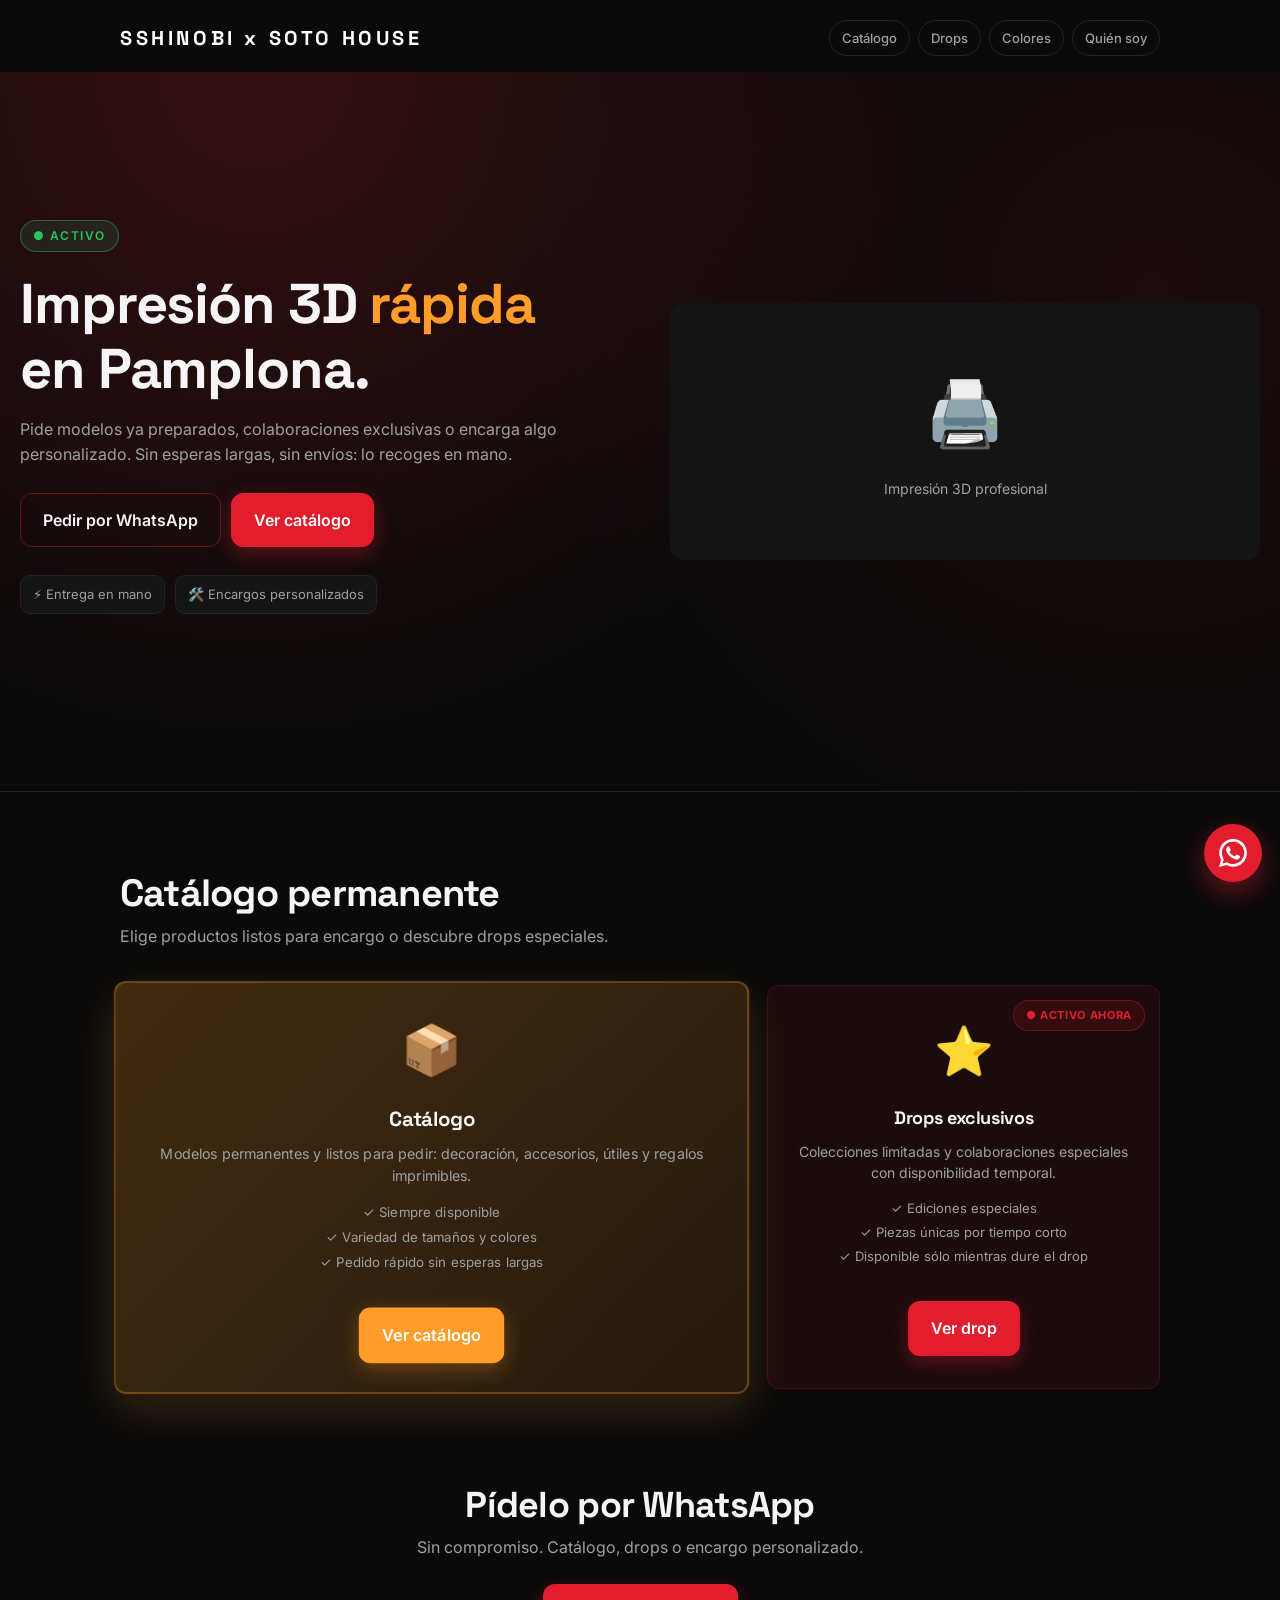
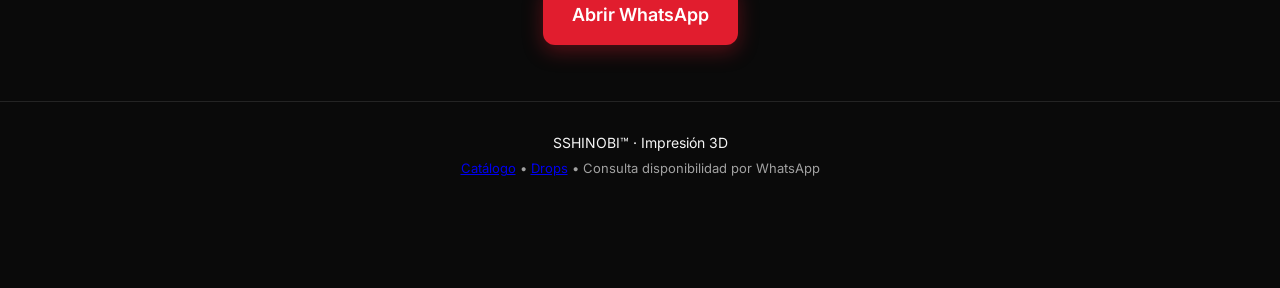
==== index.html @ a0c4afc3 "Minor changes + Imagen prueba Co-authored-by: Copilot <copilot@github.com>" ====
<!DOCTYPE html>
<html lang="es">
<head>
  <meta charset="UTF-8" />
  <meta name="viewport" content="width=device-width, initial-scale=1, viewport-fit=cover" />
  <meta name="theme-color" content="#0a0a0a" />
  <title>SSHINOBI · Impresión 3D en Pamplona</title>
  <meta name="description" content="Impresión 3D rápida y cercana dentro de la residencia. Catálogo permanente, drops exclusivos y encargos personalizados." />

  <link rel="preconnect" href="https://fonts.googleapis.com" />
  <link rel="preconnect" href="https://fonts.gstatic.com" crossorigin />
  <link href="https://fonts.googleapis.com/css2?family=Inter:wght@400;500;600;700&family=Space+Grotesk:wght@500;600;700&display=swap" rel="stylesheet" />

  <link rel="stylesheet" href="style.css" />
</head>
<body>

  <!-- ============ NAV ============ -->
  <header class="nav">
    <a href="index.html" class="brand">SSHINOBI x SOTO HOUSE</a>
    <div class="hamburger" id="hamburger">
      <span></span>
      <span></span>
      <span></span>
    </div>
    <nav class="nav-links">
      <a href="catalogo.html" class="nav-link">Catálogo</a>
      <a href="drops.html" class="nav-link">Drops</a>
      <a href="catalogo.html#colores" class="nav-link">Colores</a>
      <a href="sobremi.html" class="nav-link">Quién soy</a>
    </nav>
    <nav class="nav-links mobile" id="nav-links-mobile">
      <a href="catalogo.html" class="nav-link">Catálogo</a>
      <a href="drops.html" class="nav-link">Drops</a>
      <a href="catalogo.html#colores" class="nav-link">Colores</a>
      <a href="sobremi.html" class="nav-link">Quién soy</a>
    </nav>
  </header>

  <!-- ============ HERO ============ -->
  <section class="hero" id="top">
    <div class="hero-inner">
      <span class="badge">● Activo</span>
      <h1>Impresión 3D <span class="accent">rápida</span> en Pamplona.</h1>
      <p class="lead">
        Pide modelos ya preparados, colaboraciones exclusivas o encarga algo personalizado.
        Sin esperas largas, sin envíos: lo recoges en mano.
      </p>

      <div class="cta-row">
        <a class="btn btn-ghost" href="https://wa.me/34636653986?text=Holaa%20%F0%9F%91%8B%20Antes%20de%20nada%2C%20%C2%BFpodr%C3%ADas%20presentarte%3F%20As%C3%AD%20puedo%20guardarte%20y%20saber%20con%20qui%C3%A9n%20hablo%20por%20si%20haces%20alg%C3%BAn%20pedido.%20Gracias%20%F0%9F%98%8A" target="_blank" rel="noopener">
          Pedir por WhatsApp
        </a>
        <a class="btn btn-drop" href="catalogo.html">Ver catálogo</a>
      </div>

      <ul class="mini">
        <li>⚡ Entrega en mano</li>
        <li>🛠️ Encargos personalizados</li>
      </ul>
    </div>
    <div class="hero-visual">
      <!-- Aquí iría la imagen o elemento visual -->
      <div class="hero-placeholder">
        <div class="hero-icon">🖨️</div>
        <p>Impresión 3D profesional</p>
      </div>
    </div>
  </section>

  <!-- ============ DOS OPCIONES PRINCIPALES ============ -->
  <section class="section landing-options">
    <div class="section-head">
      <h2>Catálogo permanente</h2>
      <p>Elige productos listos para encargo o descubre drops especiales.</p>
    </div>

    <div class="options-grid">
      <!-- Catálogo principal -->
      <div class="option-card option-main">
        <div class="option-icon" aria-hidden="true">📦</div>
        <h3>Catálogo</h3>
        <p>Modelos permanentes y listos para pedir: decoración, accesorios, útiles y regalos imprimibles.</p>
        <ul class="option-features">
          <li>✓ Siempre disponible</li>
          <li>✓ Variedad de tamaños y colores</li>
          <li>✓ Pedido rápido sin esperas largas</li>
        </ul>
        <a class="btn btn-primary" href="catalogo.html">Ver catálogo</a>
      </div>

      <!-- Drop secundario -->
      <div class="option-card option-secondary">
        <div class="badge-drop" style="margin-bottom: 12px;">● Activo ahora</div>
        <div class="option-icon" aria-hidden="true">⭐</div>
        <h3>Drops exclusivos</h3>
        <p>Colecciones limitadas y colaboraciones especiales con disponibilidad temporal.</p>
        <ul class="option-features">
          <li>✓ Ediciones especiales</li>
          <li>✓ Piezas únicas por tiempo corto</li>
          <li>✓ Disponible sólo mientras dure el drop</li>
        </ul>
        <a class="btn btn-drop" href="drops.html">Ver drop</a>
      </div>
    </div>
  </section>

  <!-- ============ CTA WHATSAPP ============ -->
  <!-- ============ CONTACTO ============ -->
  <section class="section contact hide-mobile" id="contacto">
    <h2>Pídelo por WhatsApp</h2>
    <p>Sin compromiso. Catálogo, drops o encargo personalizado.</p>
    <a class="btn btn-drop big" href="https://wa.me/34636653986?text=Holaa%20" target="_blank" rel="noopener">
      Abrir WhatsApp
    </a>
  </section>

  <!-- ============ FOOTER ============ -->
  <footer class="footer">
    <div>SSHINOBI™ · Impresión 3D</div>
    <div class="muted"><a href="catalogo.html">Catálogo</a> • <a href="drops.html">Drops</a> • Consulta disponibilidad por WhatsApp</div>
  </footer>

  <!-- ============ FAB WHATSAPP ============ -->
  <a class="fab" href="https://wa.me/34636653986" target="_blank" rel="noopener" aria-label="WhatsApp">
    <svg width="28" height="28" viewBox="0 0 24 24" fill="currentColor" aria-hidden="true">
      <path d="M20.52 3.48A11.86 11.86 0 0012.05 0C5.5 0 .2 5.3.2 11.86c0 2.09.55 4.13 1.6 5.93L0 24l6.36-1.66a11.83 11.83 0 005.69 1.45h.01c6.55 0 11.86-5.3 11.86-11.86 0-3.17-1.23-6.15-3.4-8.45zM12.06 21.5h-.01a9.6 9.6 0 01-4.89-1.34l-.35-.21-3.77.99 1-3.67-.23-.38a9.62 9.62 0 1117.85-5.03c0 5.31-4.32 9.64-9.6 9.64zm5.27-7.21c-.29-.14-1.71-.84-1.97-.94-.27-.1-.46-.14-.66.14-.19.29-.76.94-.93 1.13-.17.19-.34.22-.63.07-.29-.14-1.22-.45-2.32-1.43-.86-.77-1.44-1.71-1.61-2-.17-.29-.02-.45.13-.59.13-.13.29-.34.43-.51.14-.17.19-.29.29-.48.1-.19.05-.36-.02-.51-.07-.14-.66-1.59-.9-2.18-.24-.57-.48-.49-.66-.5l-.56-.01c-.19 0-.51.07-.78.36-.27.29-1.02 1-1.02 2.45 0 1.45 1.05 2.85 1.2 3.05.14.19 2.07 3.16 5.02 4.43.7.3 1.25.48 1.68.62.7.22 1.34.19 1.84.12.56-.08 1.71-.7 1.96-1.38.24-.68.24-1.26.17-1.38-.07-.12-.26-.19-.55-.34z"/>
    </svg>
  </a>

  <script src="script.js" defer></script>
</body>
</html>
---- style.css ----
/* =========================================================
   SSHINOBI · estilos
   Rojo · Negro · Blanco · Mobile-first · Modo oscuro
   ========================================================= */

:root {
  --bg: #0a0a0a;
  --bg-elev: #141414;
  --bg-card: #161616;
  --border: #242424;
  --text: #f5f5f5;
  --muted: #a1a1a1;
  --red: #e11d2e;
  --red-hover: #ff2a3d;
  --orange: #ff9c2a;
  --orange-hover: #ffae3f;
  --white: #ffffff;
  --green: #22c55e;
  --yellow: #f5c518;
  --radius: 14px;
  --shadow: 0 8px 24px rgba(0, 0, 0, 0.45);
  --maxw: 1080px;
}

* { box-sizing: border-box; margin: 0; padding: 0; }
html { scroll-behavior: smooth; }
body {
  font-family: "Inter", system-ui, -apple-system, sans-serif;
  background: var(--bg);
  color: var(--text);
  line-height: 1.55;
  -webkit-font-smoothing: antialiased;
}
img { display: block; max-width: 100%; height: auto; }
button { font: inherit; color: inherit; background: none; border: 0; cursor: pointer; text-align: inherit; }

h1, h2, h3, h4 {
  font-family: "Space Grotesk", "Inter", sans-serif;
  letter-spacing: -0.02em;
  line-height: 1.15;
}
.accent { color: var(--orange); }

/* Responsive Typography */
h1 { font-size: 1.8rem; }
h2 { font-size: 1.4rem; }
h3 { font-size: 1.1rem; }
body { font-size: 0.95rem; }

@media (min-width: 768px) {
  h1 { font-size: 3rem; }
  h2 { font-size: 2rem; }
  h3 { font-size: 1.4rem; }
  body { font-size: 1rem; }
}

/* ---------- BOTONES BASE ---------- */
/* ⚠️ IMPORTANTE: .btn debe estar aquí, fuera de cualquier media query */
.btn {
  display: inline-flex;
  align-items: center;
  justify-content: center;
  gap: 10px;
  font-size: 16px;
  font-weight: 600;
  padding: 14px 22px;
  border-radius: 12px;
  text-decoration: none;
  transition: transform .15s ease, background .2s ease, box-shadow .2s ease, border-color .2s;
  min-height: 50px;
  cursor: pointer;
  border: 1px solid transparent;
}
.btn-primary {
  background: var(--orange);
  color: var(--white);
  box-shadow: 0 6px 20px rgba(255, 156, 42, 0.30);
}
.btn-primary:hover { background: var(--orange-hover); transform: translateY(-1px); }
.btn-drop {
  background: var(--red);
  color: var(--white);
  box-shadow: 0 6px 20px rgba(225, 29, 46, 0.35);
}
.btn-drop:hover { background: var(--red-hover); transform: translateY(-1px); }
.btn-ghost {
  background: transparent;
  color: var(--text);
  border-color: var(--border);
}
.btn-ghost:hover { border-color: var(--red); color: var(--red); }
.btn.big { font-size: 18px; padding: 16px 28px; }

/* ---------- NAV ---------- */
.nav {
  position: relative;
  z-index: 200;
  display: flex;
  flex-direction: column;
  justify-content: flex-start;
  align-items: flex-start;
  padding: 16px 20px 8px;
  max-width: var(--maxw);
  margin: 0 auto;
  gap: 10px;
}
.nav-links {
  display: flex;
  flex-wrap: wrap;
  gap: 8px;
}

/* Hamburger menu for mobile */
.hamburger {
  display: none;
  flex-direction: column;
  justify-content: space-between;
  width: 24px;
  height: 18px;
  cursor: pointer;
  padding: 4px;
  position: relative;
  z-index: 201;
}
.hamburger span {
  display: block;
  height: 2px;
  width: 100%;
  background: var(--text);
  border-radius: 1px;
  transition: all 0.3s ease;
}
.hamburger.open span:nth-child(1) {
  transform: rotate(45deg) translate(5px, 5px);
}
.hamburger.open span:nth-child(2) {
  opacity: 0;
}
.hamburger.open span:nth-child(3) {
  transform: rotate(-45deg) translate(7px, -6px);
}

.nav-links.mobile {
  display: none;
  flex-direction: column;
  position: fixed;
  top: 0;
  left: 0;
  right: 0;
  bottom: 0;
  background: var(--bg);
  padding: 80px 24px 32px;
  gap: 12px;
  z-index: 100;
  overflow-y: auto;
  animation: slideDown 0.25s ease;
}
.nav-links.mobile.open {
  display: flex;
}
.nav-links.mobile .nav-link {
  width: 100%;
  text-align: center;
  min-height: 48px;
  display: flex;
  align-items: center;
  justify-content: center;
}

@media (max-width: 767px) {
  .hamburger {
    display: flex;
  }
  .nav-links:not(.mobile) {
    display: none;
  }
}

@media (min-width: 769px) {
  .nav {
    flex-direction: row;
    justify-content: space-between;
    align-items: center;
    padding-top: 20px;
    padding-bottom: 16px;
  }
  .nav-links {
    justify-content: flex-end;
  }
}

.brand {
  font-family: "Space Grotesk", sans-serif;
  font-weight: 700;
  font-size: 20px;
  letter-spacing: 0.18em;
  color: var(--white);
  text-decoration: none;
}
.nav-link {
  color: var(--muted);
  text-decoration: none;
  font-size: 13px;
  font-weight: 500;
  padding: 7px 12px;
  border: 1px solid var(--border);
  border-radius: 999px;
  transition: all .2s;
}
.nav-link:hover { color: var(--text); border-color: var(--red); }
.nav-link.active {
  color: var(--text);
  border-color: var(--red);
  background: rgba(225, 29, 46, 0.08);
}

/* ---------- HERO ---------- */
.hero {
  position: relative;
  background:
    radial-gradient(circle at 20% 0%, rgba(225, 29, 46, 0.20), transparent 55%),
    radial-gradient(circle at 90% 30%, rgba(225, 29, 46, 0.08), transparent 50%),
    var(--bg);
  border-bottom: 1px solid var(--border);
}
.hero-inner {
  max-width: var(--maxw);
  margin: 0 auto;
  padding: 32px 20px 64px;
  animation: fadeUp .8s ease both;
}
.hero-visual {
  display: none;
}
.hero-placeholder {
  display: flex;
  flex-direction: column;
  align-items: center;
  gap: 16px;
  padding: 40px 20px;
  background: var(--bg-elev);
  border-radius: var(--radius);
  margin: 0 20px 32px;
}
.hero-icon {
  font-size: 64px;
}
.hero-placeholder p {
  color: var(--muted);
  font-size: 14px;
}

.badge {
  display: inline-block;
  font-size: 12px;
  font-weight: 600;
  letter-spacing: 0.12em;
  text-transform: uppercase;
  color: var(--green);
  background: rgba(46, 225, 139, 0.10);
  border: 1px solid rgba(46, 225, 139, 0.35);
  padding: 6px 12px;
  border-radius: 999px;
  margin-bottom: 20px;
}
.hero h1 {
  font-size: 1.8rem;
  font-weight: 700;
  margin-bottom: 16px;
}
.lead {
  color: var(--muted);
  font-size: 0.95rem;
  margin-bottom: 26px;
  max-width: 580px;
}
.cta-row {
  display: flex;
  flex-direction: column;
  gap: 12px;
  align-items: stretch;
}
.cta-row .btn:first-child {
  order: 1;
  border: 1px solid rgba(220, 38, 38, 0.4);
}
.cta-row .btn:last-child {
  order: 2;
  background: var(--bg-elev);
  color: var(--text);
  border-color: var(--border);
  font-size: 14px;
  padding: 12px 20px;
  min-height: 44px;
  transition: background .2s ease, border-color .2s ease;
}
.cta-row .btn:last-child:hover {
  background: var(--red);
  color: var(--white);
  border-color: var(--red);
}
.mini {
  list-style: none;
  display: flex;
  flex-direction: column;
  gap: 8px;
  margin-top: 28px;
}
.mini li {
  font-size: 13px;
  color: var(--muted);
  background: var(--bg-elev);
  border: 1px solid var(--border);
  padding: 8px 12px;
  border-radius: 10px;
}

/* Móvil: botones hero ancho completo */
@media (max-width: 767px) {
  .cta-row .btn {
    width: 100%;
    justify-content: center;
  }
}

/* PC Hero */
@media (min-width: 768px) {
  .hero {
    display: flex;
    align-items: center;
    min-height: 80vh;
  }
  .hero-inner {
    flex: 1;
    padding: 64px 40px 64px 20px;
  }
  .hero-visual {
    display: block;
    flex: 1;
    padding: 64px 20px 64px 40px;
  }
  .hero-placeholder {
    margin: 0;
    padding: 60px 40px;
  }
  .hero h1 {
    font-size: 3.5rem;
  }
  .lead {
    font-size: 1rem;
  }
  .cta-row {
    flex-direction: row;
    gap: 10px;
    align-items: flex-start;
  }
  .cta-row .btn:first-child {
    order: 1;
  }
  .cta-row .btn:last-child {
    order: 2;
    background: var(--red);
    color: var(--white);
    border-color: var(--red);
    font-size: 16px;
    padding: 14px 22px;
    min-height: 50px;
  }
  .cta-row .btn:last-child:hover {
    background: var(--red-hover);
  }
  .mini {
    flex-direction: row;
    gap: 10px;
  }
}

/* ---------- SECTIONS ---------- */
.section {
  max-width: var(--maxw);
  margin: 0 auto;
  padding: 56px 16px;
}
.section-head { margin-bottom: 24px; }
.section-head h2 { font-size: clamp(26px, 6vw, 38px); }
.section-head p { color: var(--muted); margin-top: 6px; }

@media (min-width: 768px) {
  .section {
    padding: 56px 20px;
  }
}

.cat {
  max-width: var(--maxw);
  margin: 36px auto 16px;
  padding: 0 20px 0 2.5rem;
  font-size: 13px;
  font-weight: 600;
  letter-spacing: 0.18em;
  text-transform: uppercase;
  color: var(--muted);
  position: relative;
}
.cat::before {
  content: "";
  position: absolute;
  left: 16px; top: 2px; bottom: 2px;
  width: 2px;
  background: var(--red);
  border-radius: 2px;
}

@media (min-width: 768px) {
  .cat {
    padding: 0 20px 0 24px;
  }
  .cat::before {
    left: 20px;
  }
}

/* ---------- COLORES DISPONIBLES ---------- */
.colors {
  display: grid;
  grid-template-columns: repeat(2, 1fr);
  gap: 12px;
}
.color {
  display: flex;
  align-items: center;
  gap: 12px;
  background: var(--bg-card);
  border: 1px solid var(--border);
  border-radius: 12px;
  padding: 12px;
  transition: border-color .2s, transform .2s;
}
.color:hover { border-color: rgba(225, 29, 46, 0.5); transform: translateY(-2px); }
.swatch {
  width: 38px;
  height: 38px;
  border-radius: 50%;
  background: var(--c, #fff);
  border: 2px solid rgba(255,255,255,0.08);
  flex-shrink: 0;
  box-shadow: inset 0 0 0 2px rgba(0,0,0,0.25);
}
.color-info { display: flex; flex-direction: column; gap: 4px; }
.color-info strong { font-size: 14px; }
.status {
  font-size: 11px;
  font-weight: 600;
  padding: 2px 8px;
  border-radius: 999px;
  width: fit-content;
  letter-spacing: 0.04em;
}
.status-ok  { background: rgba(34,197,94,0.12);  color: var(--green); border: 1px solid rgba(34,197,94,0.35); }
.status-low { background: rgba(245,197,24,0.12); color: var(--yellow); border: 1px solid rgba(245,197,24,0.35); }
.status-out { background: rgba(225,29,46,0.12);  color: var(--red); border: 1px solid rgba(225,29,46,0.35); text-decoration: line-through; }

/* ---------- FRANJA MULTICOLOR ---------- */
.multicolor {
  background: linear-gradient(135deg, rgba(225,29,46,0.14), transparent 70%), var(--bg-elev);
  border-top: 1px solid var(--border);
  border-bottom: 1px solid var(--border);
}
.multicolor-inner {
  max-width: var(--maxw);
  margin: 0 auto;
  padding: 22px 20px;
  display: flex;
  align-items: center;
  gap: 16px;
}
.multicolor-icon {
  font-size: 32px;
  width: 52px; height: 52px;
  display: flex; align-items: center; justify-content: center;
  background: rgba(225,29,46,0.12);
  border: 1px solid rgba(225,29,46,0.35);
  border-radius: 12px;
  flex-shrink: 0;
}
.multicolor h3 { font-size: 17px; margin-bottom: 4px; }
.multicolor p { color: var(--muted); font-size: 14px; }

/* ---------- CARDS ---------- */
.grid {
  display: grid;
  grid-template-columns: 1fr;
  gap: 16px;
  max-width: var(--maxw);
  margin: 0 auto;
  padding: 0 16px;
}
.card {
  background: var(--bg-card);
  border: 1px solid var(--border);
  border-radius: var(--radius);
  overflow: hidden;
  transition: transform .2s ease, border-color .2s ease, box-shadow .2s ease;
}
.card:hover {
  transform: translateY(-2px);
  border-color: rgba(225, 29, 46, 0.5);
  box-shadow: var(--shadow);
}
.card-toggle {
  display: block;
  width: 100%;
  padding: 0;
}
.card-img {
  width: 100%;
  aspect-ratio: 1 / 1;
  overflow: hidden;
  background: #000;
}
.card-img img {
  width: 100%;
  height: 100%;
  object-fit: cover;
  transition: transform .5s ease;
}
.card:hover .card-img img { transform: scale(1.06); }

.card-body {
  padding: 16px;
}
.card h4 {
  font-size: 18px;
  margin-bottom: 6px;
}
.card p {
  color: var(--muted);
  font-size: 14px;
  margin-bottom: 12px;
}
.meta {
  display: flex;
  flex-direction: column;
  gap: 12px;
  font-size: 13px;
  color: var(--muted);
  border-top: 1px solid var(--border);
  padding-top: 12px;
}
.meta .btn {
  width: 100%;
  text-align: center;
}

/* PC Meta */
@media (min-width: 768px) {
  .meta {
    flex-direction: row;
    justify-content: space-between;
    align-items: center;
    gap: 0;
  }
  .meta .btn {
    width: auto;
  }
}
.price {
  color: var(--white);
  font-weight: 700;
  font-size: 15px;
}
.more-hint {
  display: block;
  margin-top: 10px;
  font-size: 12px;
  color: var(--red);
  font-weight: 600;
  letter-spacing: 0.04em;
  transition: transform .2s;
}

/* PC Grid */
@media (min-width: 768px) {
  .grid {
    grid-template-columns: repeat(auto-fill, minmax(300px, 1fr));
    gap: 20px;
    padding: 0 20px;
  }
  .card-body {
    padding: 16px 18px 18px;
  }
}

/* Desplegable */
.card-extra {
  border-top: 1px solid var(--border);
  padding: 14px 18px 18px;
  background: rgba(255,255,255,0.02);
  animation: slideDown .25s ease both;
}
.card-extra ul { list-style: none; display: grid; gap: 8px; }
.card-extra li {
  font-size: 14px;
  color: var(--muted);
  padding-left: 14px;
  position: relative;
}
.card-extra li::before {
  content: "›";
  color: var(--red);
  position: absolute;
  left: 0; top: 0;
  font-weight: 700;
}
.card-extra strong { color: var(--text); font-weight: 600; }

/* ---------- PACKS ---------- */
.card-pack {
  position: relative;
}
.badge-pack {
  position: absolute;
  top: 12px;
  left: 12px;
  background: var(--yellow);
  color: #000;
  padding: 4px 8px;
  border-radius: 12px;
  font-size: 12px;
  font-weight: 600;
  z-index: 1;
}
.price-discount {
  color: var(--green);
  font-weight: 700;
  font-size: 16px;
}
.price-discount s {
  color: var(--muted);
  font-weight: 400;
  margin-right: 4px;
}

/* ---------- CUSTOM ---------- */
.custom {
  background: linear-gradient(135deg, rgba(225, 29, 46, 0.12), transparent 70%), var(--bg-elev);
  border-top: 1px solid var(--border);
  border-bottom: 1px solid var(--border);
  margin-top: 20px;
  max-width: none;
}
.custom-inner { max-width: 720px; margin: 0 auto; }
.custom h2 { font-size: clamp(26px, 6vw, 36px); margin: 12px 0; }
.custom p { color: var(--muted); margin-bottom: 22px; font-size: 16px; }

/* ---------- ABOUT ---------- */
.about-grid {
  display: grid;
  grid-template-columns: 1fr;
  gap: 20px;
}
.about-media {
  border-radius: var(--radius);
  overflow: hidden;
  border: 1px solid var(--border);
  background: #000;
  display: flex;
  align-items: center;
  justify-content: center;
}
.about-media video {
  display: block;
  width: auto;
  height: 520px;
  max-width: 100%;
  object-fit: cover;
}
.about-text p { color: var(--muted); margin-bottom: 12px; font-size: 15px; text-align: justify; }
.link-inline {
  display: inline-block;
  margin-top: 6px;
  color: var(--red);
  text-decoration: none;
  font-weight: 600;
  border-bottom: 1px solid transparent;
  transition: border-color .2s;
}
.link-inline:hover { border-color: var(--red); }

/* ---------- DROPS ---------- */
.drops {
  background: linear-gradient(135deg, rgba(225,29,46,0.08), transparent 60%), var(--bg-elev);
  border-top: 1px solid var(--border);
  border-bottom: 1px solid var(--border);
  padding: 56px 20px;
}
.drops .section-head { margin-bottom: 40px; }

.drops-main-row {
  display: grid;
  grid-template-columns: 1fr;
  gap: 20px;
  margin-bottom: 32px;
}
@media (min-width: 768px) {
  .drops-main-row { grid-template-columns: repeat(3, 1fr); }
}

.drops-card {
  background: var(--bg-card);
  border: 1px solid var(--border);
  border-radius: var(--radius);
  padding: 24px;
  text-align: center;
  position: relative;
  transition: transform .2s ease, border-color .2s ease, box-shadow .2s ease, opacity .2s ease;
}
.drops-side { opacity: 0.65; transform: scale(0.95); }
.drops-side:hover { opacity: 0.8; transform: scale(0.98); border-color: var(--border); }
.drops-featured {
  background: linear-gradient(135deg, rgba(225,29,46,0.16), rgba(225,29,46,0.04)), var(--bg-card);
  border: 2px solid rgba(225, 29, 46, 0.6);
  box-shadow: 0 0 24px rgba(225, 29, 46, 0.15);
  padding: 32px 24px;
}
.drops-featured:hover {
  transform: translateY(-4px);
  border-color: rgba(225, 29, 46, 0.8);
  box-shadow: 0 8px 32px rgba(225, 29, 46, 0.25);
}
.drops-featured .btn { margin-top: 12px; }
.drops-icon { font-size: 48px; margin-bottom: 14px; display: block; }
.drops-featured .drops-icon { font-size: 56px; margin-bottom: 16px; }
.drops-card h3 { font-size: 18px; margin-bottom: 8px; color: var(--white); font-weight: 600; }
.drops-featured h3 { font-size: 22px; margin-bottom: 12px; }
.drops-card p { color: var(--muted); font-size: 14px; margin-bottom: 16px; line-height: 1.5; }
.drops-featured p { font-size: 15px; margin-bottom: 20px; }

/* Badges */
.badge-drop {
  display: inline-block;
  font-size: 11px;
  font-weight: 700;
  letter-spacing: 0.06em;
  text-transform: uppercase;
  padding: 6px 12px;
  border-radius: 999px;
  background: rgba(225,29,46,0.12);
  color: var(--red);
  border: 1px solid rgba(225, 29, 46, 0.35);
}
.badge-active {
  position: absolute;
  top: 14px;
  right: 14px;
  background: rgba(225, 29, 46, 0.2);
  border-color: rgba(225, 29, 46, 0.6);
  color: var(--red);
  animation: pulse-badge 2s ease-in-out infinite;
}
@keyframes pulse-badge {
  0%, 100% { opacity: 1; }
  50% { opacity: 0.7; }
}
.badge-drop-secondary {
  display: inline-block;
  font-size: 11px;
  font-weight: 600;
  letter-spacing: 0.04em;
  padding: 4px 10px;
  border-radius: 8px;
  background: rgba(161,161,161,0.1);
  color: var(--muted);
  border: 1px solid rgba(161, 161, 161, 0.2);
}

.drops-types {
  display: grid;
  grid-template-columns: 1fr;
  gap: 20px;
  max-width: var(--maxw);
  margin: 0 auto 32px;
  padding: 0 20px;
}
@media (min-width: 640px) {
  .drops-types { grid-template-columns: repeat(2, 1fr); }
}
.drops-type:hover { transform: translateY(-3px); border-color: rgba(225, 29, 46, 0.4); }
.drops-type .btn { margin-top: 8px; }

.drops-footer {
  max-width: var(--maxw);
  margin: 0 auto;
  padding: 0 20px;
  text-align: center;
  font-size: 14px;
  color: var(--muted);
}
.drops-footer .link-inline { display: inline-block; font-weight: 600; color: var(--red); }

@media (max-width: 767px) {
  .drops { padding: 40px 20px; }
  .drops .section-head { margin-bottom: 28px; }
  .drops-card { padding: 20px; }
  .drops-featured { padding: 24px 20px; }
  .drops-main-row { gap: 16px; margin-bottom: 24px; }
}

/* ---------- LANDING OPTIONS ---------- */
.landing-options {
  max-width: var(--maxw);
  margin: 80px auto 40px;
  padding: 0 20px;
}
.landing-options .section-head { text-align: left; margin-bottom: 36px; }
.landing-options h2 { font-size: clamp(28px, 6vw, 38px); margin-bottom: 8px; }
.landing-options .subtitle { color: var(--muted); font-size: 16px; }

.options-grid {
  display: grid;
  grid-template-columns: 1fr;
  gap: 24px;
  margin-bottom: 40px;
}
@media (min-width: 900px) {
  .options-grid { grid-template-columns: 1.35fr .85fr; }
}

.option-card {
  background: rgba(20, 20, 20, 0.6);
  border: 1px solid var(--border);
  border-radius: 12px;
  padding: 28px 20px;
  text-align: center;
  transition: all 0.3s ease;
  position: relative;
}
.option-card:hover {
  border-color: rgba(225, 29, 46, 0.2);
  transform: translateY(-3px);
  box-shadow: 0 8px 18px rgba(0, 0, 0, 0.18);
}
.option-card h3 { font-size: 18px; margin: 12px 0 12px; font-weight: 700; }
.option-card p { color: var(--muted); font-size: 14px; margin-bottom: 16px; line-height: 1.5; }
.option-card .btn { margin-top: 16px; }
.option-icon { font-size: 48px; display: inline-block; margin-bottom: 8px; }
.option-features { list-style: none; padding: 0; margin: 16px 0 20px; font-size: 13px; color: var(--muted); }
.option-features li { margin: 6px 0; line-height: 1.4; }

.option-main {
  background: linear-gradient(135deg, rgba(255, 156, 42, 0.18), rgba(255, 156, 42, 0.06)), rgba(255, 156, 42, 0.06);
  border: 2px solid rgba(255, 156, 42, 0.28);
  box-shadow: 0 16px 44px rgba(255, 156, 42, 0.18);
  transform: scale(1.02);
}
.option-main:hover {
  border-color: rgba(255, 156, 42, 0.42);
  box-shadow: 0 18px 48px rgba(255, 156, 42, 0.22);
  transform: scale(1.02) translateY(-3px);
}
.option-main .option-icon { color: var(--orange); }
.option-main h3 { font-size: 20px; }
.option-secondary {
  background: rgba(225, 29, 46, 0.08);
  border: 1px solid rgba(225, 29, 46, 0.18);
}
.option-secondary:hover { border-color: rgba(225, 29, 46, 0.28); }
.option-secondary .option-icon { color: var(--red); }
.option-secondary .badge-drop { position: absolute; top: 14px; right: 14px; }

@media (max-width: 639px) {
  .landing-options { margin: 60px auto; }
  .option-card { padding: 24px 16px; }
}

/* Colors Preview Section */
.colors-preview { max-width: var(--maxw); margin: 60px auto; padding: 0 20px; }

/* ---------- DROPS PASADOS ---------- */
.past-drops { padding: 40px 20px; border-bottom: 1px solid var(--border); }
.past-drops .section-head { margin-bottom: 24px; }
.past-drops h2 { font-size: 20px; margin-bottom: 4px; }
.past-drops p { font-size: 14px; color: var(--muted); }
.past-drops-row {
  display: flex;
  gap: 12px;
  overflow-x: auto;
  padding-bottom: 8px;
  scrollbar-width: none;
  -ms-overflow-style: none;
}
.past-drops-row::-webkit-scrollbar { display: none; }
.past-drop-card {
  flex-shrink: 0;
  background: var(--bg-card);
  border: 1px solid var(--border);
  border-radius: 12px;
  padding: 16px 20px;
  min-width: 160px;
  text-align: center;
  transition: border-color .2s;
}
.past-drop-card:hover { border-color: rgba(225, 29, 46, 0.3); }
.past-drop-card .badge-drop-secondary { display: block; margin-bottom: 8px; font-size: 10px; }
.past-drop-card h4 { font-size: 14px; margin-bottom: 4px; font-weight: 600; }
.past-drop-card p { font-size: 12px; color: var(--muted); }

/* ---------- DROP ACTUAL ---------- */
.current-drop { padding: 56px 20px; }
.current-drop .section-head { text-align: center; margin-bottom: 48px; }
.current-drop h2 { font-size: 32px; margin-bottom: 12px; }
.current-drop p { color: var(--muted); font-size: 16px; max-width: 600px; margin: 0 auto; }

/* ---------- PRÓXIMO DROP ---------- */
.upcoming-drop {
  background: linear-gradient(135deg, rgba(225, 29, 46, 0.08), transparent 70%), var(--bg-elev);
  border-top: 1px solid var(--border);
  border-bottom: 1px solid var(--border);
  padding: 56px 20px;
}
.upcoming-drop .section-head { text-align: center; margin-bottom: 32px; }
.upcoming-drop h2 { font-size: 28px; margin-bottom: 12px; }
.upcoming-drop p { color: var(--muted); font-size: 16px; max-width: 500px; margin: 0 auto; }
.upcoming-drop .badge-drop-secondary { display: block; margin-bottom: 12px; text-align: center; }
.upcoming-drop-content { text-align: center; max-width: 400px; margin: 0 auto; }
.upcoming-drop-content p { margin-bottom: 24px; color: var(--muted); }

.color-circle {
  width: 48px;
  height: 48px;
  border-radius: 50%;
  border: 2px solid var(--border);
  cursor: pointer;
  transition: all 0.2s ease;
  display: flex;
  align-items: center;
  justify-content: center;
  font-size: 24px;
}
.color-circle:hover { border-color: var(--red); transform: scale(1.15); box-shadow: 0 0 16px rgba(225, 29, 46, 0.3); }
.color-circle a { display: flex; align-items: center; justify-content: center; width: 100%; height: 100%; text-decoration: none; color: inherit; }

/* ---------- CONTACT ---------- */
.contact { text-align: center; }
.contact h2 { font-size: clamp(26px, 6vw, 36px); margin-bottom: 8px; }
.contact p { color: var(--muted); margin-bottom: 24px; }

/* ---------- FOOTER ---------- */
.footer {
  text-align: center;
  padding: 30px 20px 110px;
  border-top: 1px solid var(--border);
  font-size: 14px;
}
.footer .muted { color: var(--muted); margin-top: 4px; font-size: 13px; }

/* ---------- FAB WhatsApp ---------- */
.fab {
  position: fixed;
  right: 18px;
  bottom: 18px;
  width: 58px;
  height: 58px;
  border-radius: 50%;
  background: var(--red);
  color: var(--white);
  display: flex;
  align-items: center;
  justify-content: center;
  text-decoration: none;
  box-shadow: 0 10px 28px rgba(225, 29, 46, 0.45);
  z-index: 50;
  transition: transform .2s, background .2s;
  animation: pop .5s ease both .4s;
}
.fab:hover { background: var(--red-hover); transform: scale(1.06); }

/* ---------- ANIMACIONES ---------- */
@keyframes fadeUp {
  from { opacity: 0; transform: translateY(14px); }
  to   { opacity: 1; transform: translateY(0); }
}
@keyframes pop {
  from { opacity: 0; transform: scale(.6); }
  to   { opacity: 1; transform: scale(1); }
}
@keyframes slideDown {
  from { opacity: 0; transform: translateY(-6px); }
  to   { opacity: 1; transform: translateY(0); }
}

/* ---------- DESKTOP ---------- */
@media (min-width: 600px) {
  .colors { grid-template-columns: repeat(3, 1fr); }
  .grid { grid-template-columns: repeat(2, 1fr); gap: 20px; }
}
@media (min-width: 900px) {
  .colors { grid-template-columns: repeat(6, 1fr); }
  .grid { grid-template-columns: repeat(3, 1fr); }
  .hero-inner { padding: 60px 20px 90px; }
  .about-grid { grid-template-columns: 1fr 1fr; align-items: center; gap: 40px; }
}

@media (prefers-reduced-motion: reduce) {
  *, *::before, *::after { animation: none !important; transition: none !important; }
  html { scroll-behavior: auto; }
}

/* ---------- FILAMENTOS ---------- */
.filament-guide { padding-top: 28px; }
.filament-head { display: flex; flex-direction: column; gap: 14px; }
.filament-toggle {
  width: fit-content;
  padding: 10px 14px;
  border: 1px solid var(--border);
  border-radius: 12px;
  background: var(--bg-card);
  color: var(--text);
  font-weight: 600;
  transition: border-color .2s ease, transform .2s ease, color .2s ease;
}
.filament-toggle:hover { border-color: rgba(225, 29, 46, 0.5); color: var(--red); transform: translateY(-1px); }
.filament-grid { display: grid; grid-template-columns: 1fr; gap: 16px; margin-top: 18px; }
.filament-grid[hidden] { display: none !important; }
.filament-card {
  background: var(--bg-card);
  border: 1px solid var(--border);
  border-radius: var(--radius);
  padding: 18px;
  transition: transform .2s ease, border-color .2s ease, box-shadow .2s ease;
}
.filament-card:hover { transform: translateY(-2px); border-color: rgba(225, 29, 46, 0.5); box-shadow: var(--shadow); }
.filament-card h3 { margin-bottom: 10px; font-size: 20px; }
.filament-card p { color: var(--muted); margin-bottom: 12px; font-size: 14px; }
.filament-card ul { list-style: none; display: grid; gap: 8px; }
.filament-card li { color: var(--muted); font-size: 14px; padding-left: 14px; position: relative; }
.filament-card li::before { content: "•"; color: var(--red); position: absolute; left: 0; top: 0; }

/* ------------------ Touch interaction improvements ------------------ */
/* Ensure scrollable containers allow vertical panning and images don't block it */
html, body, .nav-links.mobile, .past-drops-row, .grid, .card, .card-img, .slider {
  -ms-touch-action: pan-y;
  touch-action: pan-y;
}

/* Allow images to participate in vertical scrolling; disable unwanted image drag/callout */
img {
  -ms-touch-action: pan-y;
  touch-action: pan-y;
  -webkit-touch-callout: none;
  -webkit-user-drag: none;
}

/* Decorative images that should not capture pointer events can use .no-pointer */
img.no-pointer { pointer-events: none; }

/* Preserve interactivity for linked or explicitly interactive images */
a img,
img.interactive { pointer-events: auto; }

/* Slider images have their own pointer rules already; keep them intact */
/* -------------------------------------------------------------------- */

@media (min-width: 700px) {
  .filament-grid { grid-template-columns: repeat(2, 1fr); }
  .filament-head { flex-direction: row; justify-content: space-between; align-items: end; }
}

/* ---------- SLIDER EN CARD ---------- */
.slider { position: relative; }
.slider-image {
  position: absolute;
  inset: 0;
  width: 100%;
  height: 100%;
  object-fit: cover;
  opacity: 0;
  pointer-events: none;
  transition: opacity 0.25s ease;
}
.slider-image.active { opacity: 1; pointer-events: auto; }
.slider-arrow {
  position: absolute;
  top: 50%;
  transform: translateY(-50%);
  z-index: 3;
  width: 38px;
  height: 38px;
  border-radius: 999px;
  background: rgba(0, 0, 0, 0.55);
  color: #fff;
  display: flex;
  align-items: center;
  justify-content: center;
  font-size: 24px;
  line-height: 1;
  border: 1px solid rgba(255,255,255,0.14);
  cursor: pointer;
  transition: background .2s ease, transform .2s ease;
}
.slider-arrow:hover { background: rgba(225, 29, 46, 0.85); }
.slider-arrow.left { left: 10px; }
.slider-arrow.right { right: 10px; }

/* ---------- UTILITY CLASSES ---------- */
.hide-mobile { display: none; }
@media (min-width: 768px) {
  .hide-mobile { display: block; }
}
.hero-page {
  min-height: auto !important;
}
@media (min-width: 768px) {
  .hero-page {
    min-height: auto !important;
    padding: 48px 0 !important;
  }
}
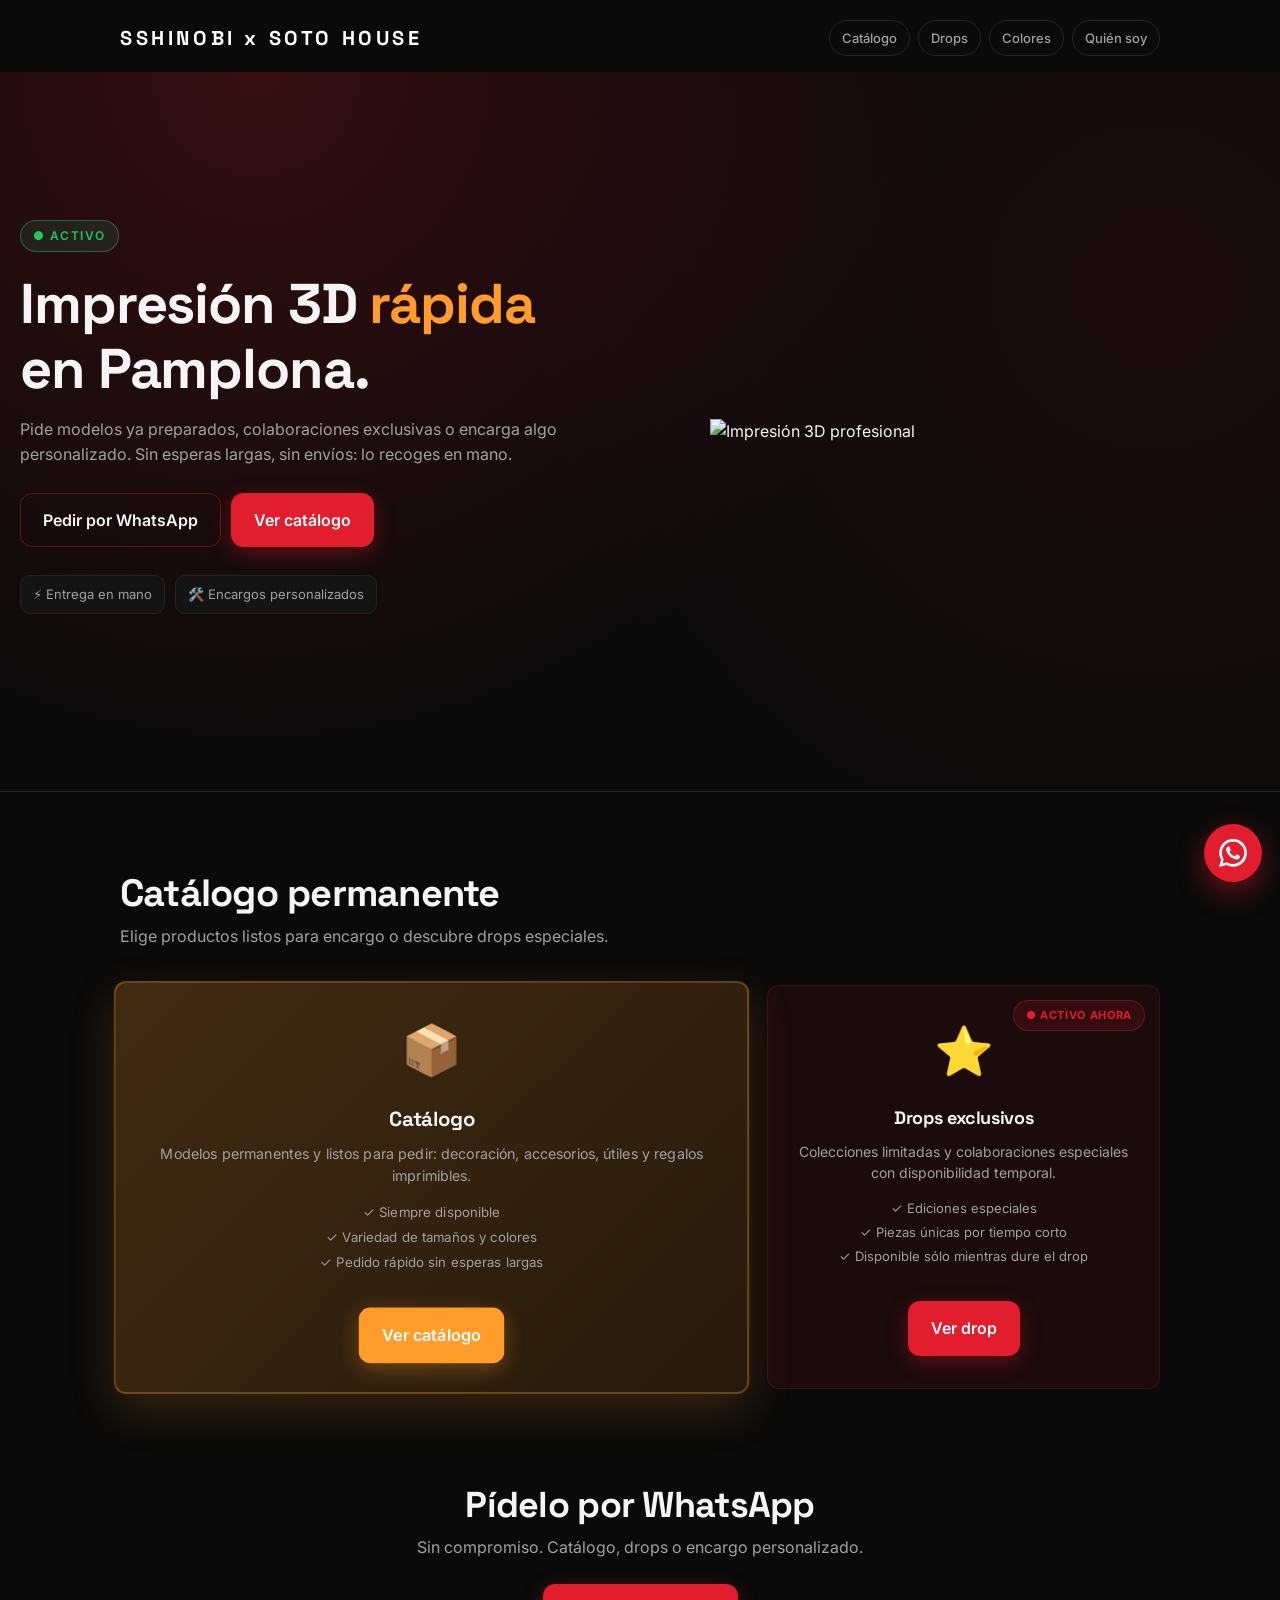
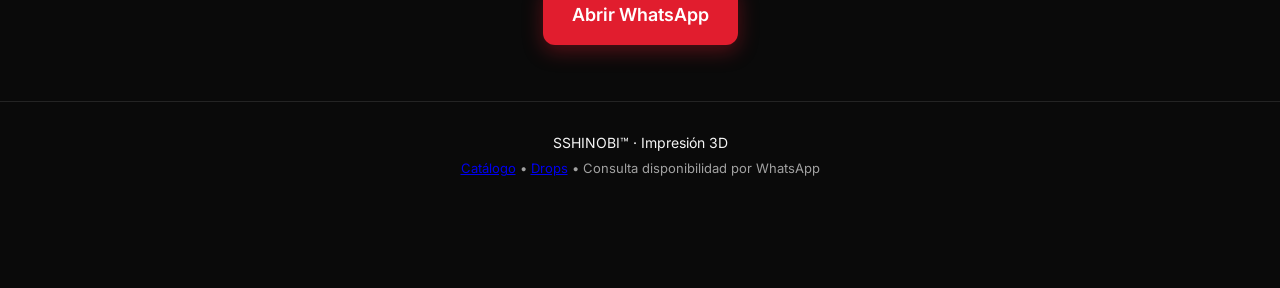
==== commit 49bf1e3f: "Imagen de prueba" ====
--- a/index.html
+++ b/index.html
@@ -60,10 +60,8 @@
       </ul>
     </div>
     <div class="hero-visual">
-      <!-- Aquí iría la imagen o elemento visual -->
-      <div class="hero-placeholder">
-        <div class="hero-icon">🖨️</div>
-        <p>Impresión 3D profesional</p>
+      <div class="hero-visual">
+        <img src="Portada1.jpeg" alt="Impresión 3D profesional" class="hero-img">
       </div>
     </div>
   </section>
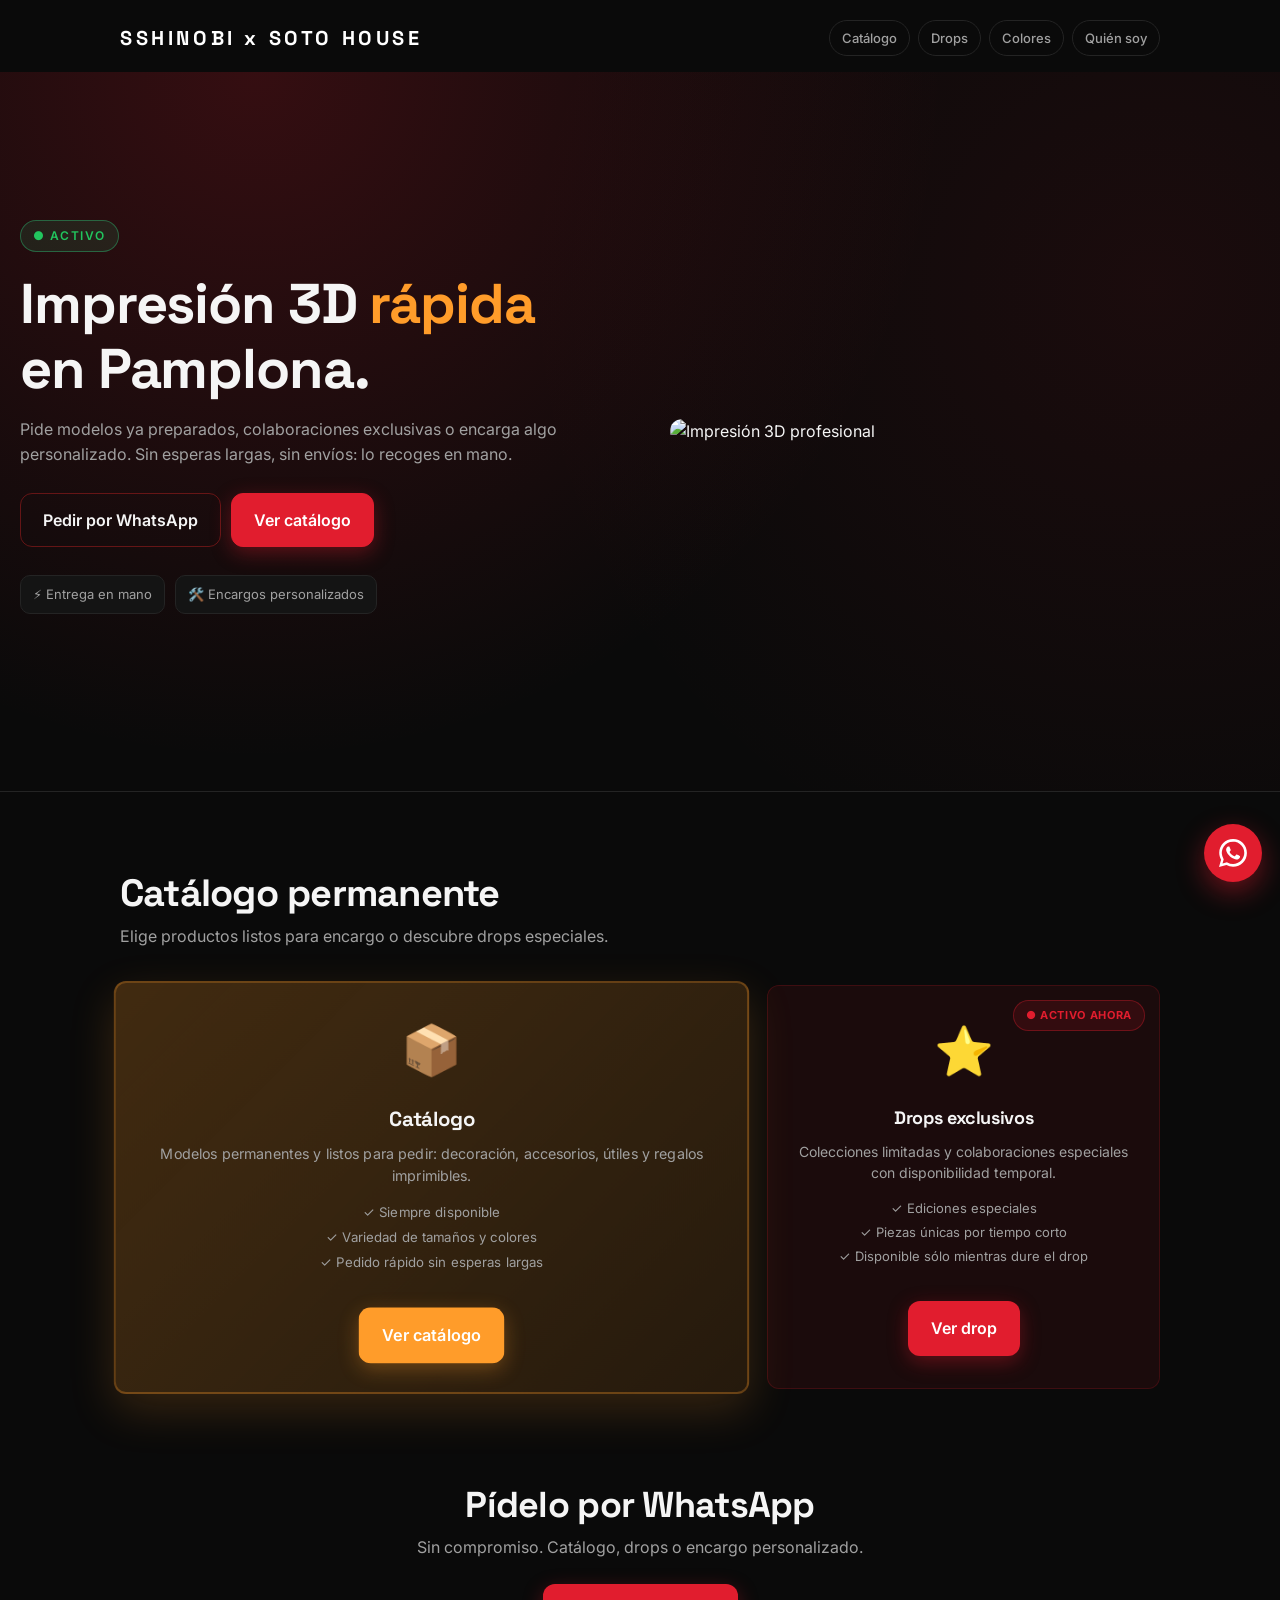
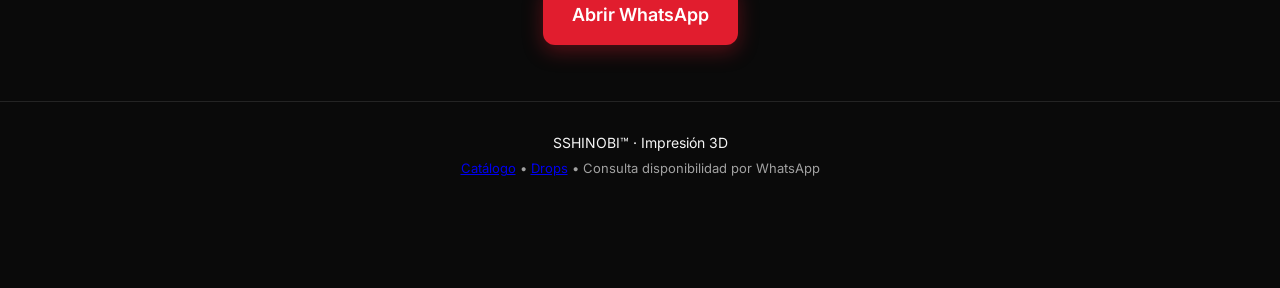
==== commit 4356c7a0: "Prueba sigue" ====
--- a/index.html
+++ b/index.html
@@ -60,9 +60,7 @@
       </ul>
     </div>
     <div class="hero-visual">
-      <div class="hero-visual">
-        <img src="Portada1.jpeg" alt="Impresión 3D profesional" class="hero-img">
-      </div>
+      <img src="Portada1.jpeg" alt="Impresión 3D profesional" class="hero-img">
     </div>
   </section>
 
--- a/style.css
+++ b/style.css
@@ -250,6 +250,13 @@
   font-size: 14px;
 }
 
+.hero-img {
+  width: 100%;
+  height: 100%;
+  object-fit: cover;
+  border-radius: 12px;
+}
+
 .badge {
   display: inline-block;
   font-size: 12px;
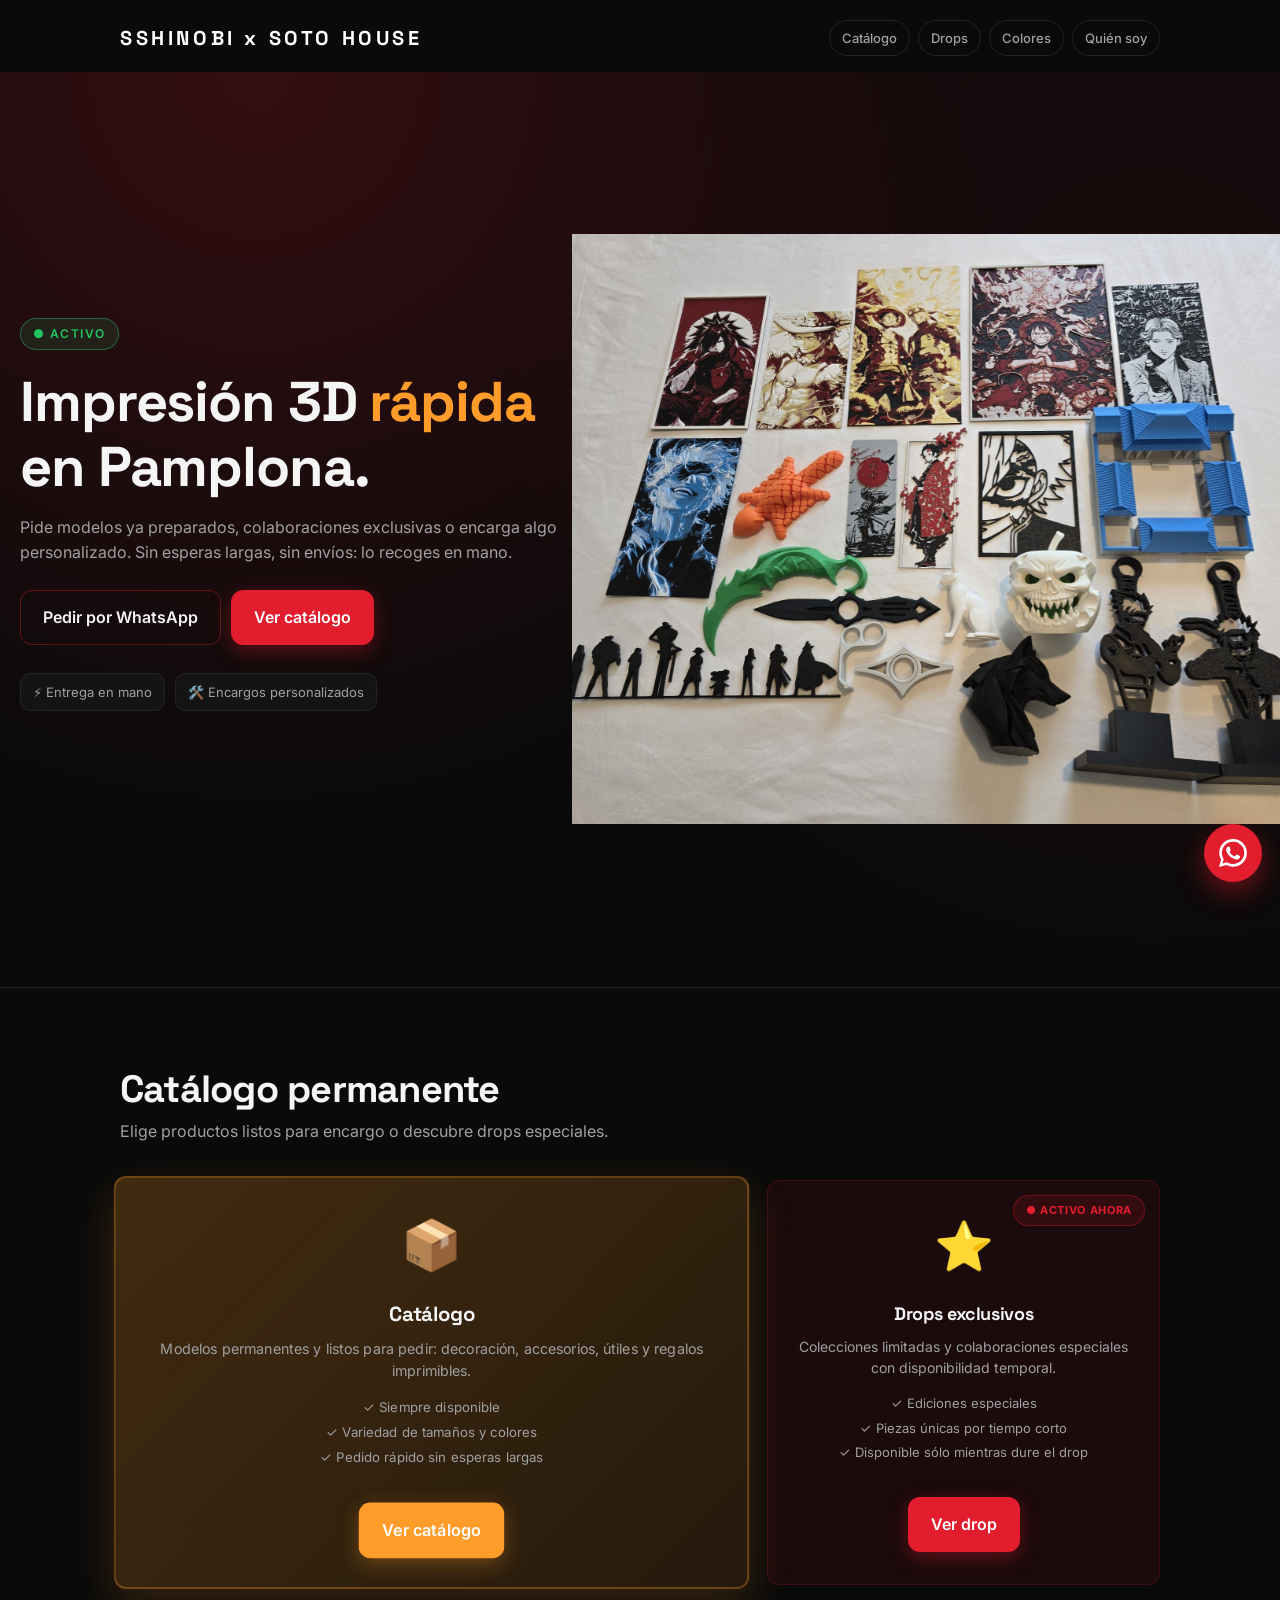
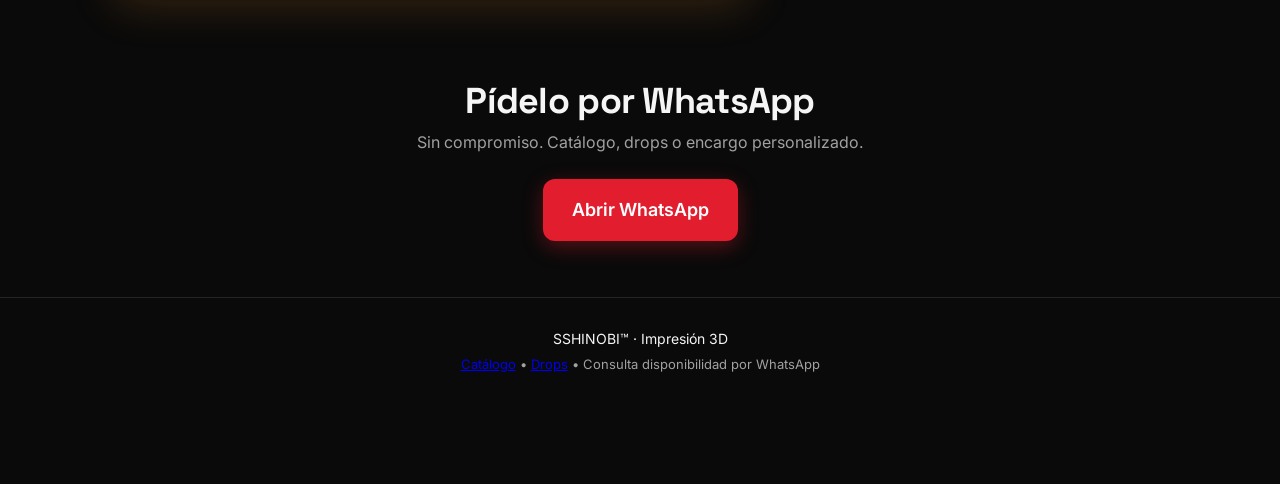
==== commit aa916525: "Imagen prueba Co-authored-by: Copilot <copilot@github.com>" ====
--- a/index.html
+++ b/index.html
@@ -60,7 +60,7 @@
       </ul>
     </div>
     <div class="hero-visual">
-      <img src="Portada1.jpeg" alt="Impresión 3D profesional" class="hero-img">
+      <img src="images/Portada1.jpeg" alt="Desktop 3D printer with finished 3D printed parts displayed on a worktable; filament spools and tools visible in the background, showing a small tidy workshop ready for hand pickup. Tone: professional and inviting" class="hero-img">
     </div>
   </section>
 
--- a/style.css
+++ b/style.css
@@ -255,6 +255,8 @@
   height: 100%;
   object-fit: cover;
   border-radius: 12px;
+  transform: rotate(-90deg);
+  overflow: visible;
 }
 
 .badge {
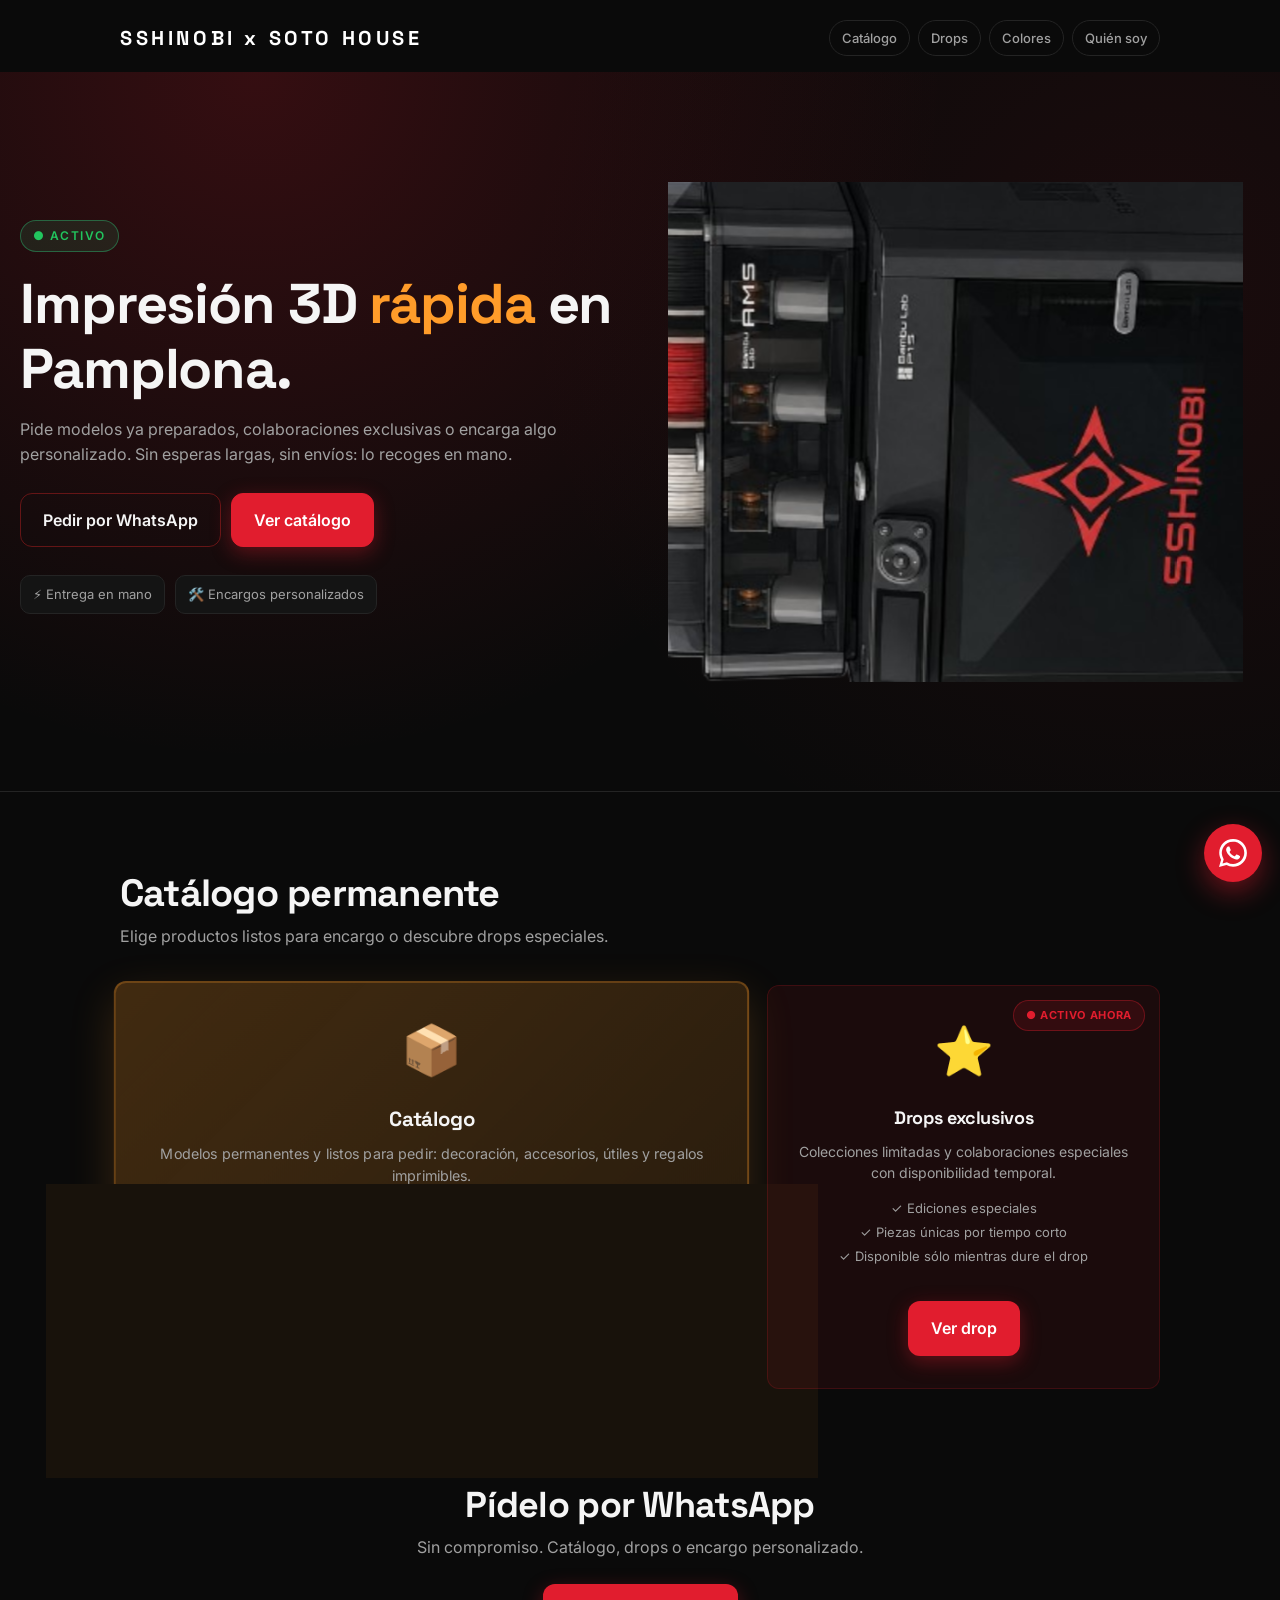
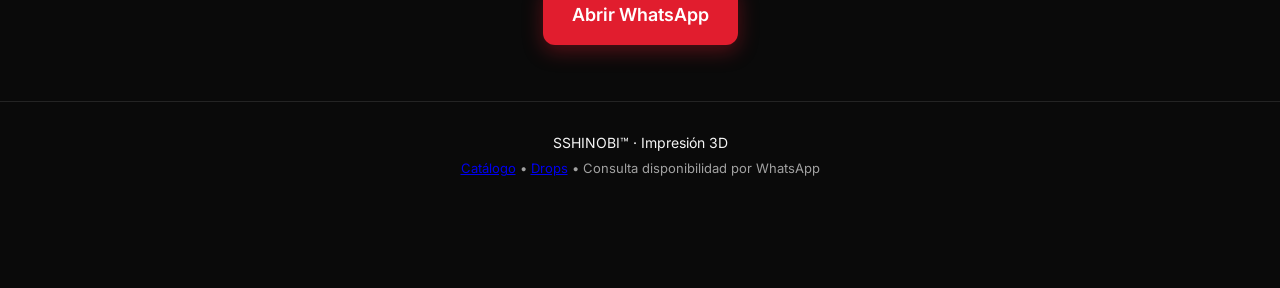
==== commit 90a73ded: "Minor changes" ====
--- a/index.html
+++ b/index.html
@@ -60,7 +60,7 @@
       </ul>
     </div>
     <div class="hero-visual">
-      <img src="images/Portada1.jpeg" alt="Desktop 3D printer with finished 3D printed parts displayed on a worktable; filament spools and tools visible in the background, showing a small tidy workshop ready for hand pickup. Tone: professional and inviting" class="hero-img">
+      <img src="images/Portada1.png" alt="Desktop 3D printer with finished 3D printed parts displayed on a worktable; filament spools and tools visible in the background, showing a small tidy workshop ready for hand pickup. Tone: professional and inviting" class="hero-img">
     </div>
   </section>
 
--- a/style.css
+++ b/style.css
@@ -229,9 +229,7 @@
   padding: 32px 20px 64px;
   animation: fadeUp .8s ease both;
 }
-.hero-visual {
-  display: none;
-}
+
 .hero-placeholder {
   display: flex;
   flex-direction: column;
@@ -250,13 +248,22 @@
   font-size: 14px;
 }
 
+.hero-visual {
+  overflow: hidden;
+  border-radius: 16px;
+  height: 260px;
+  width: calc(100% - 40px);
+  margin: 0 20px 40px;
+}
+
 .hero-img {
   width: 100%;
   height: 100%;
   object-fit: cover;
-  border-radius: 12px;
+  border-radius: 16px;
   transform: rotate(-90deg);
-  overflow: visible;
+  transform-origin: center center;
+  scale: 1.15;
 }
 
 .badge {
@@ -295,19 +302,19 @@
 }
 .cta-row .btn:last-child {
   order: 2;
-  background: var(--bg-elev);
-  color: var(--text);
-  border-color: var(--border);
+  background: var(--red);
+  color: var(--white);
+  border-color: var(--red);
   font-size: 14px;
   padding: 12px 20px;
   min-height: 44px;
   transition: background .2s ease, border-color .2s ease;
 }
 .cta-row .btn:last-child:hover {
-  background: var(--red);
-  color: var(--white);
-  border-color: var(--red);
-}
+  background: var(--red-hover);
+  border-color: var(--red-hover);
+}
+
 .mini {
   list-style: none;
   display: flex;
@@ -344,9 +351,11 @@
     padding: 64px 40px 64px 20px;
   }
   .hero-visual {
-    display: block;
     flex: 1;
-    padding: 64px 20px 64px 40px;
+    height: 500px;
+    width: auto;
+    margin: 40px 20px 40px 0;
+    padding: 0;
   }
   .hero-placeholder {
     margin: 0;
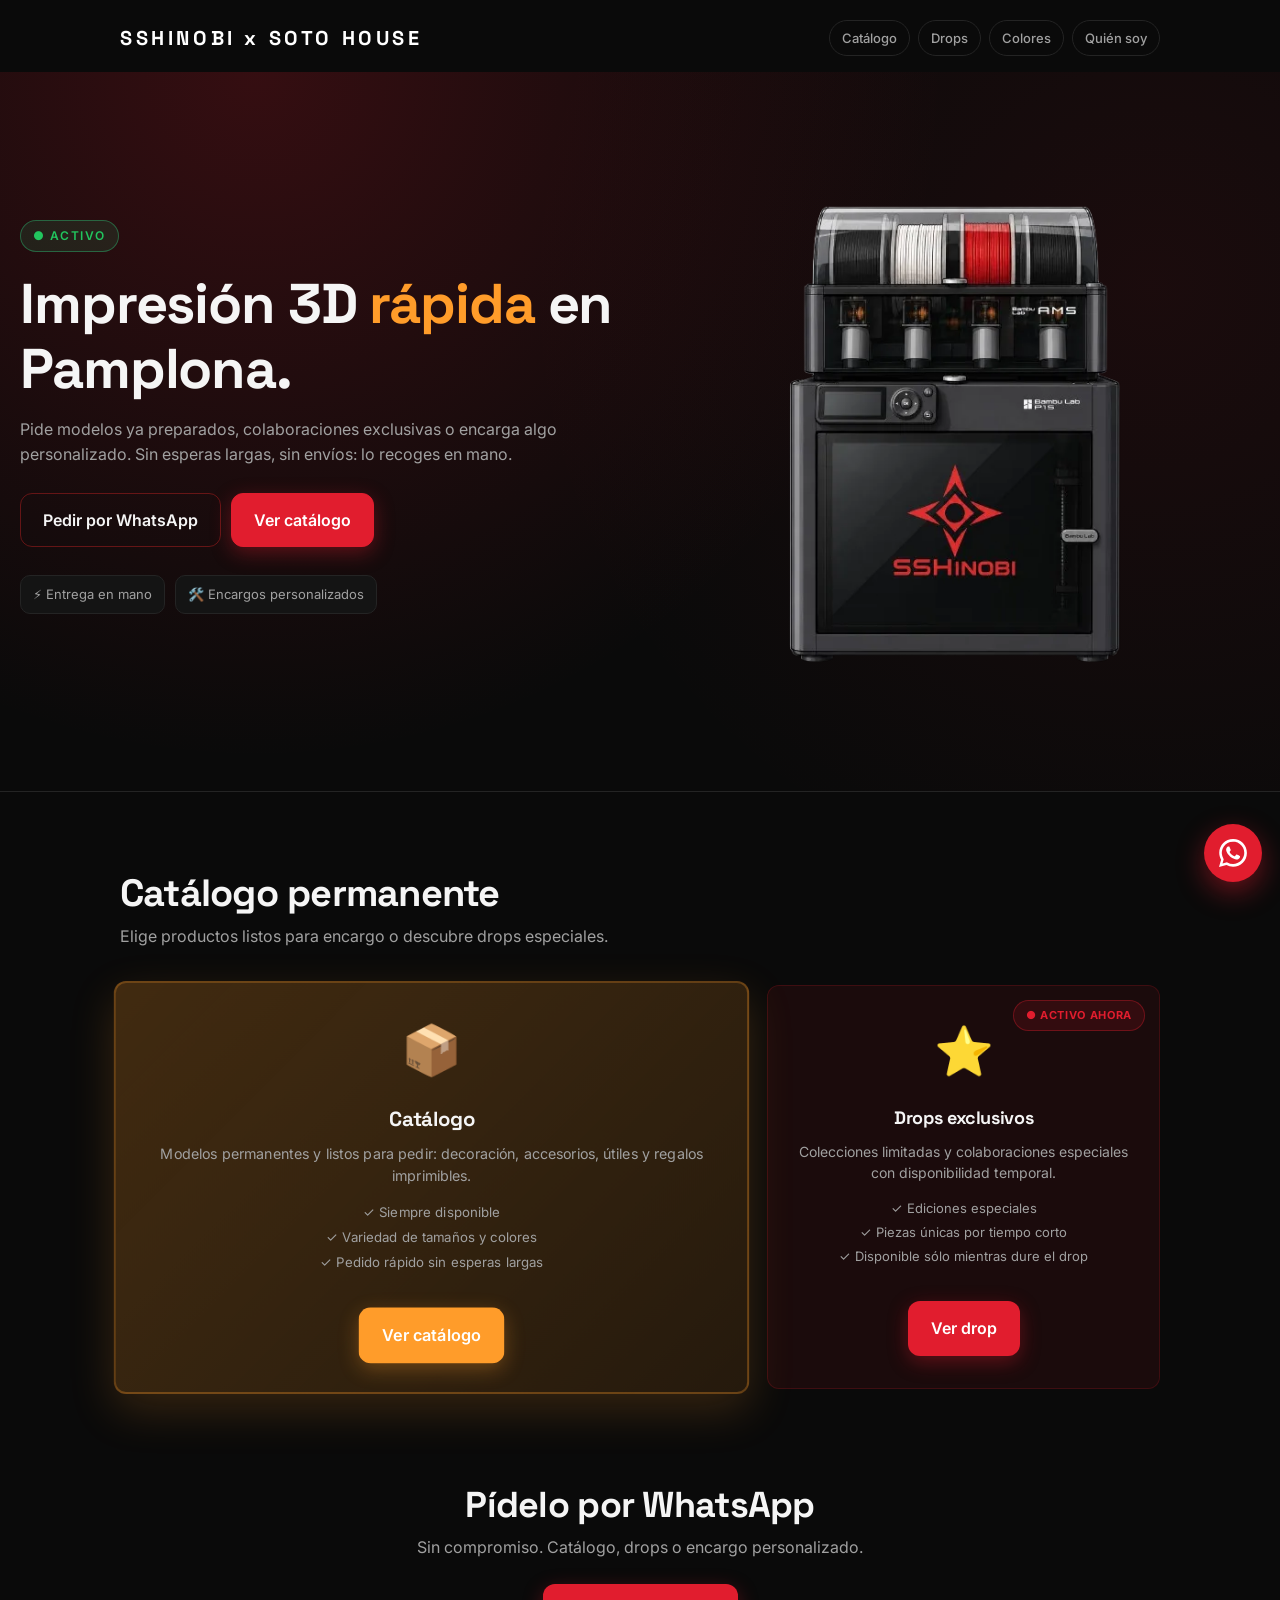
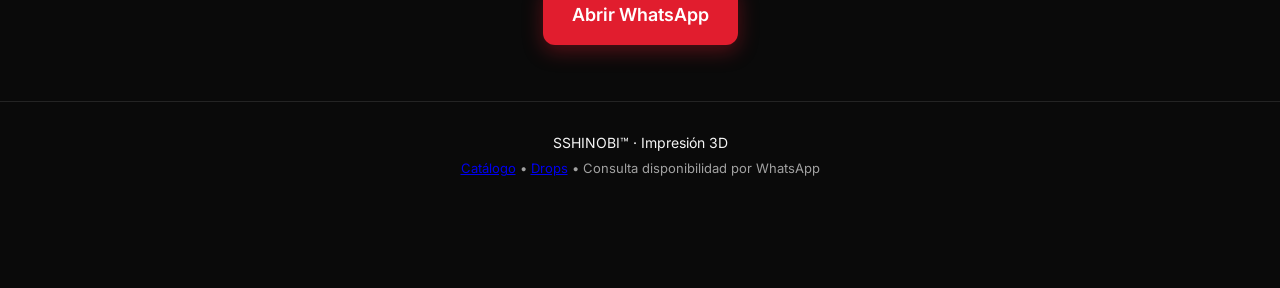
==== commit 8d28f812: "nuevo contenent. Reseñas añadidas, casi terminado catalogo" ====
--- a/index.html
+++ b/index.html
@@ -60,7 +60,7 @@
       </ul>
     </div>
     <div class="hero-visual">
-      <img src="images/Portada1.png" alt="Desktop 3D printer with finished 3D printed parts displayed on a worktable; filament spools and tools visible in the background, showing a small tidy workshop ready for hand pickup. Tone: professional and inviting" class="hero-img">
+      <img src="images/general/Portada1.webp" alt="Desktop 3D printer with finished 3D printed parts displayed on a worktable; filament spools and tools visible in the background, showing a small tidy workshop ready for hand pickup. Tone: professional and inviting" class="hero-img">
     </div>
   </section>
 
--- a/style.css
+++ b/style.css
@@ -251,19 +251,19 @@
 .hero-visual {
   overflow: hidden;
   border-radius: 16px;
-  height: 260px;
-  width: calc(100% - 40px);
-  margin: 0 20px 40px;
+  height: 580px;
+  /*width: calc(100% - 40px);
+  margin: 0 20px 40px;*/
+  
 }
 
 .hero-img {
   width: 100%;
   height: 100%;
-  object-fit: cover;
+  object-fit: contain;
   border-radius: 16px;
-  transform: rotate(-90deg);
   transform-origin: center center;
-  scale: 1.15;
+  /*scale: 1;*/
 }
 
 .badge {
@@ -1096,6 +1096,11 @@
   pointer-events: none;
   transition: opacity 0.25s ease;
 }
+
+video.slider-image {
+  object-fit: cover;
+}
+
 .slider-image.active { opacity: 1; pointer-events: auto; }
 .slider-arrow {
   position: absolute;
@@ -1133,4 +1138,61 @@
     min-height: auto !important;
     padding: 48px 0 !important;
   }
-}+}
+
+/* ============ RESEÑAS ============ */
+.reviews { padding: 4rem 0; overflow: hidden; }
+.reviews .section-head { text-align: center; margin-bottom: 2.5rem; padding: 0 1rem; }
+
+.reviews-track-wrap {
+  overflow: hidden;
+  -webkit-mask-image: linear-gradient(to right, transparent, black 8%, black 92%, transparent);
+  mask-image: linear-gradient(to right, transparent, black 8%, black 92%, transparent);
+}
+.reviews-track {
+  display: flex;
+  gap: 1.25rem;
+  width: max-content;
+  animation: reviews-scroll 35s linear infinite;
+}
+@keyframes reviews-scroll {
+  from { transform: translateX(0); }
+  to   { transform: translateX(-50%); }
+}
+
+.review-card {
+  position: relative;
+  background: var(--bg-elev, #141414);
+  border: 1px solid var(--border, #242424);
+  border-radius: var(--radius, 14px);
+  padding: 1.5rem 1.75rem;
+  width: 280px;
+  flex-shrink: 0;
+}
+.review-stars {
+  color: var(--yellow, #f5c518);
+  font-size: 1.05rem;
+  letter-spacing: 2px;
+  margin-bottom: 0.65rem;
+}
+.review-text {
+  color: #c8c8c8;
+  font-size: 0.875rem;
+  line-height: 1.6;
+  margin-bottom: 1rem;
+}
+.review-author strong { display: block; color: var(--text, #f5f5f5); font-size: 0.9rem; }
+.review-author span   { color: var(--muted, #a1a1a1); font-size: 0.78rem; }
+
+/* Foto opcional del cliente — esquina inferior derecha */
+.review-photo {
+  position: absolute;
+  bottom: 1.25rem;
+  right: 1.25rem;
+  width: 48px;
+  height: 48px;
+  border-radius: 50%;
+  object-fit: cover;
+  border: 2px solid var(--border, #242424);
+}
+.review-card:has(.review-photo) { padding-right: 4.75rem; }
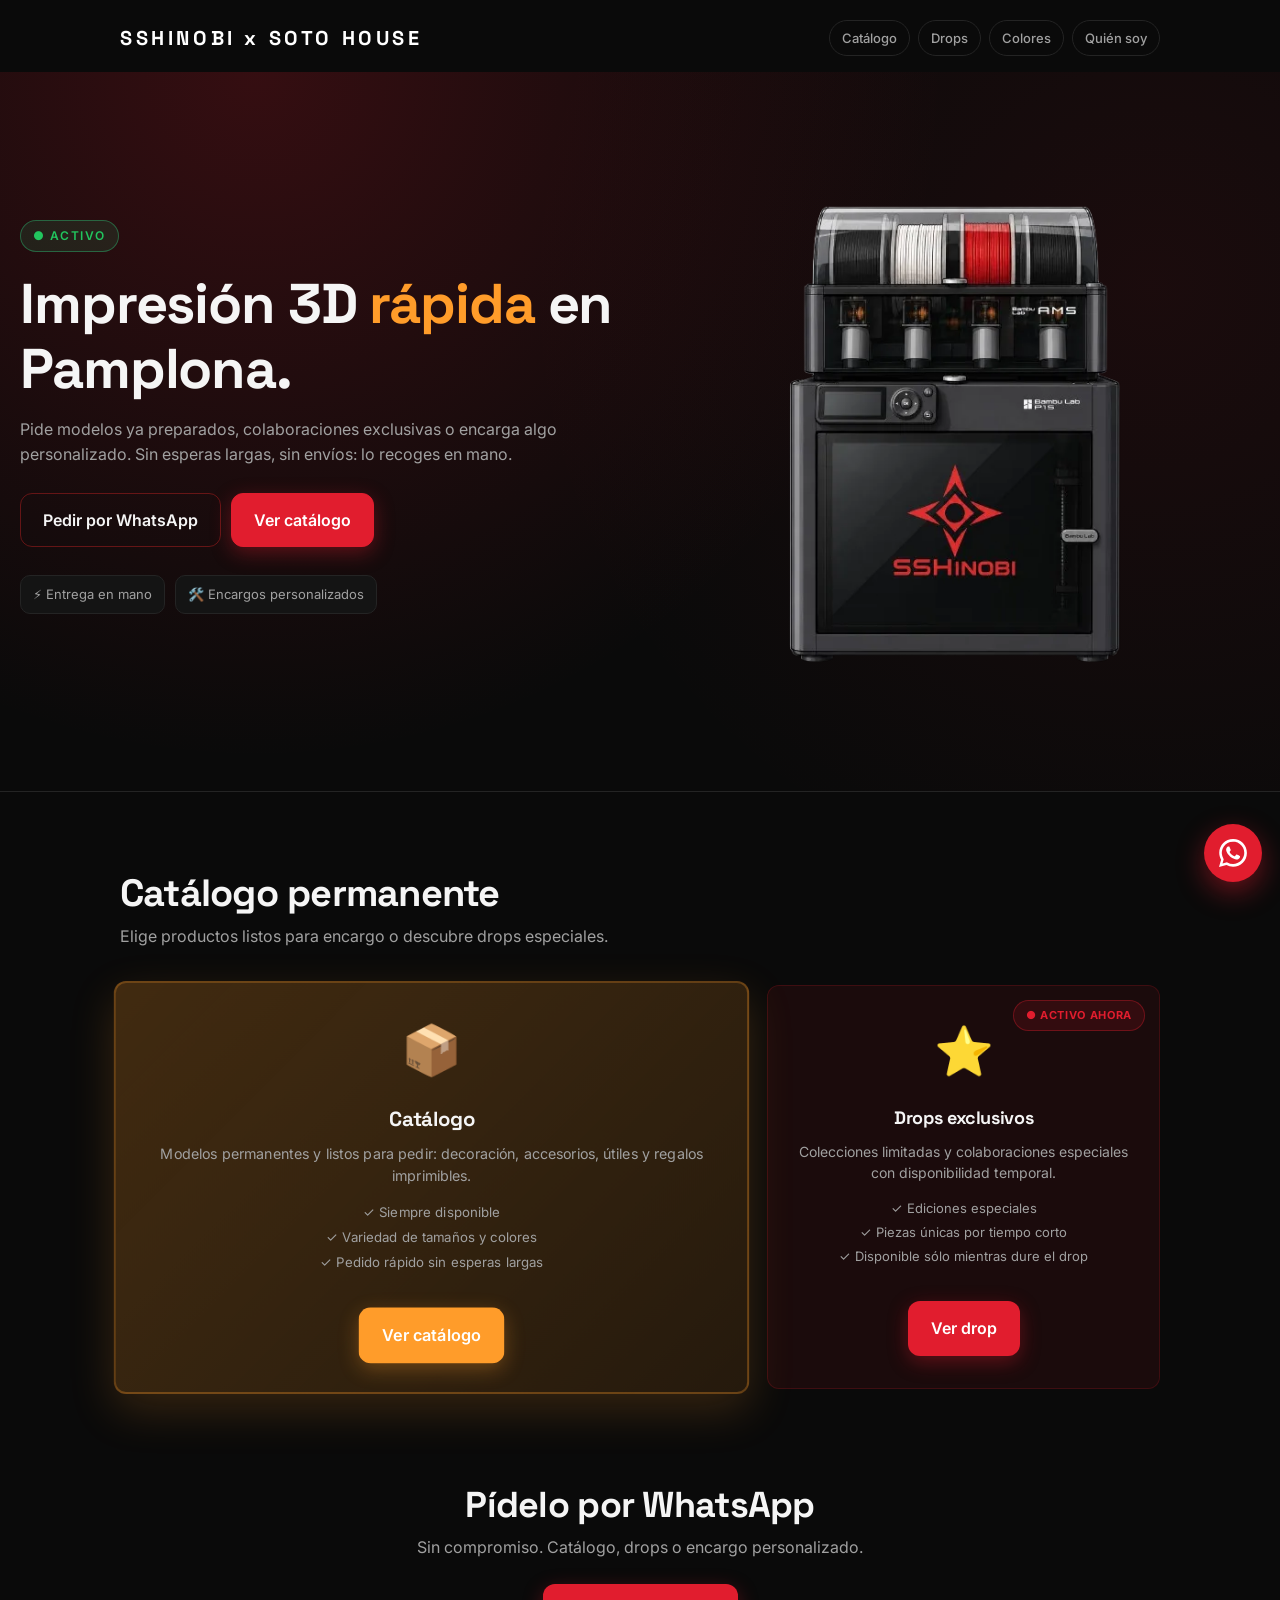
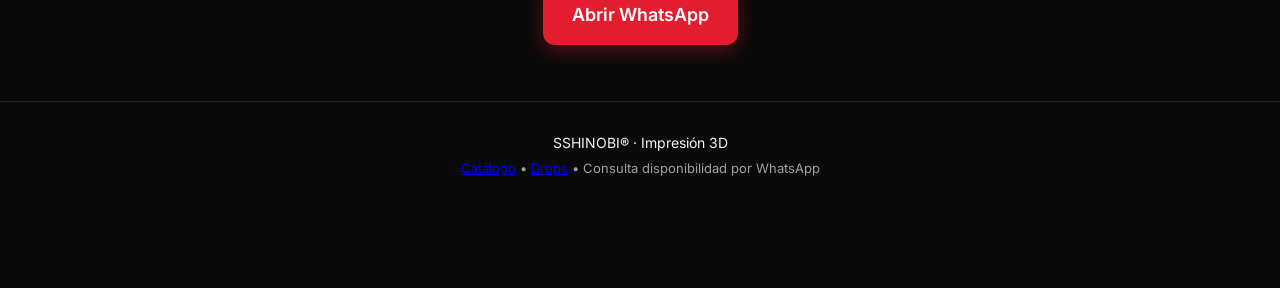
==== commit b5748991: "Marca registrada" ====
--- a/index.html
+++ b/index.html
@@ -113,7 +113,7 @@
 
   <!-- ============ FOOTER ============ -->
   <footer class="footer">
-    <div>SSHINOBI™ · Impresión 3D</div>
+    <div>SSHINOBI® · Impresión 3D</div>
     <div class="muted"><a href="catalogo.html">Catálogo</a> • <a href="drops.html">Drops</a> • Consulta disponibilidad por WhatsApp</div>
   </footer>
 
--- a/style.css
+++ b/style.css
@@ -477,6 +477,7 @@
 .status-ok  { background: rgba(34,197,94,0.12);  color: var(--green); border: 1px solid rgba(34,197,94,0.35); }
 .status-low { background: rgba(245,197,24,0.12); color: var(--yellow); border: 1px solid rgba(245,197,24,0.35); }
 .status-out { background: rgba(225,29,46,0.12);  color: var(--red); border: 1px solid rgba(225,29,46,0.35); text-decoration: line-through; }
+.status-coming  { background: rgba(249,115,22,0.12);  color: #f97316;       border: 1px solid rgba(249,115,22,0.35); }
 
 /* ---------- FRANJA MULTICOLOR ---------- */
 .multicolor {
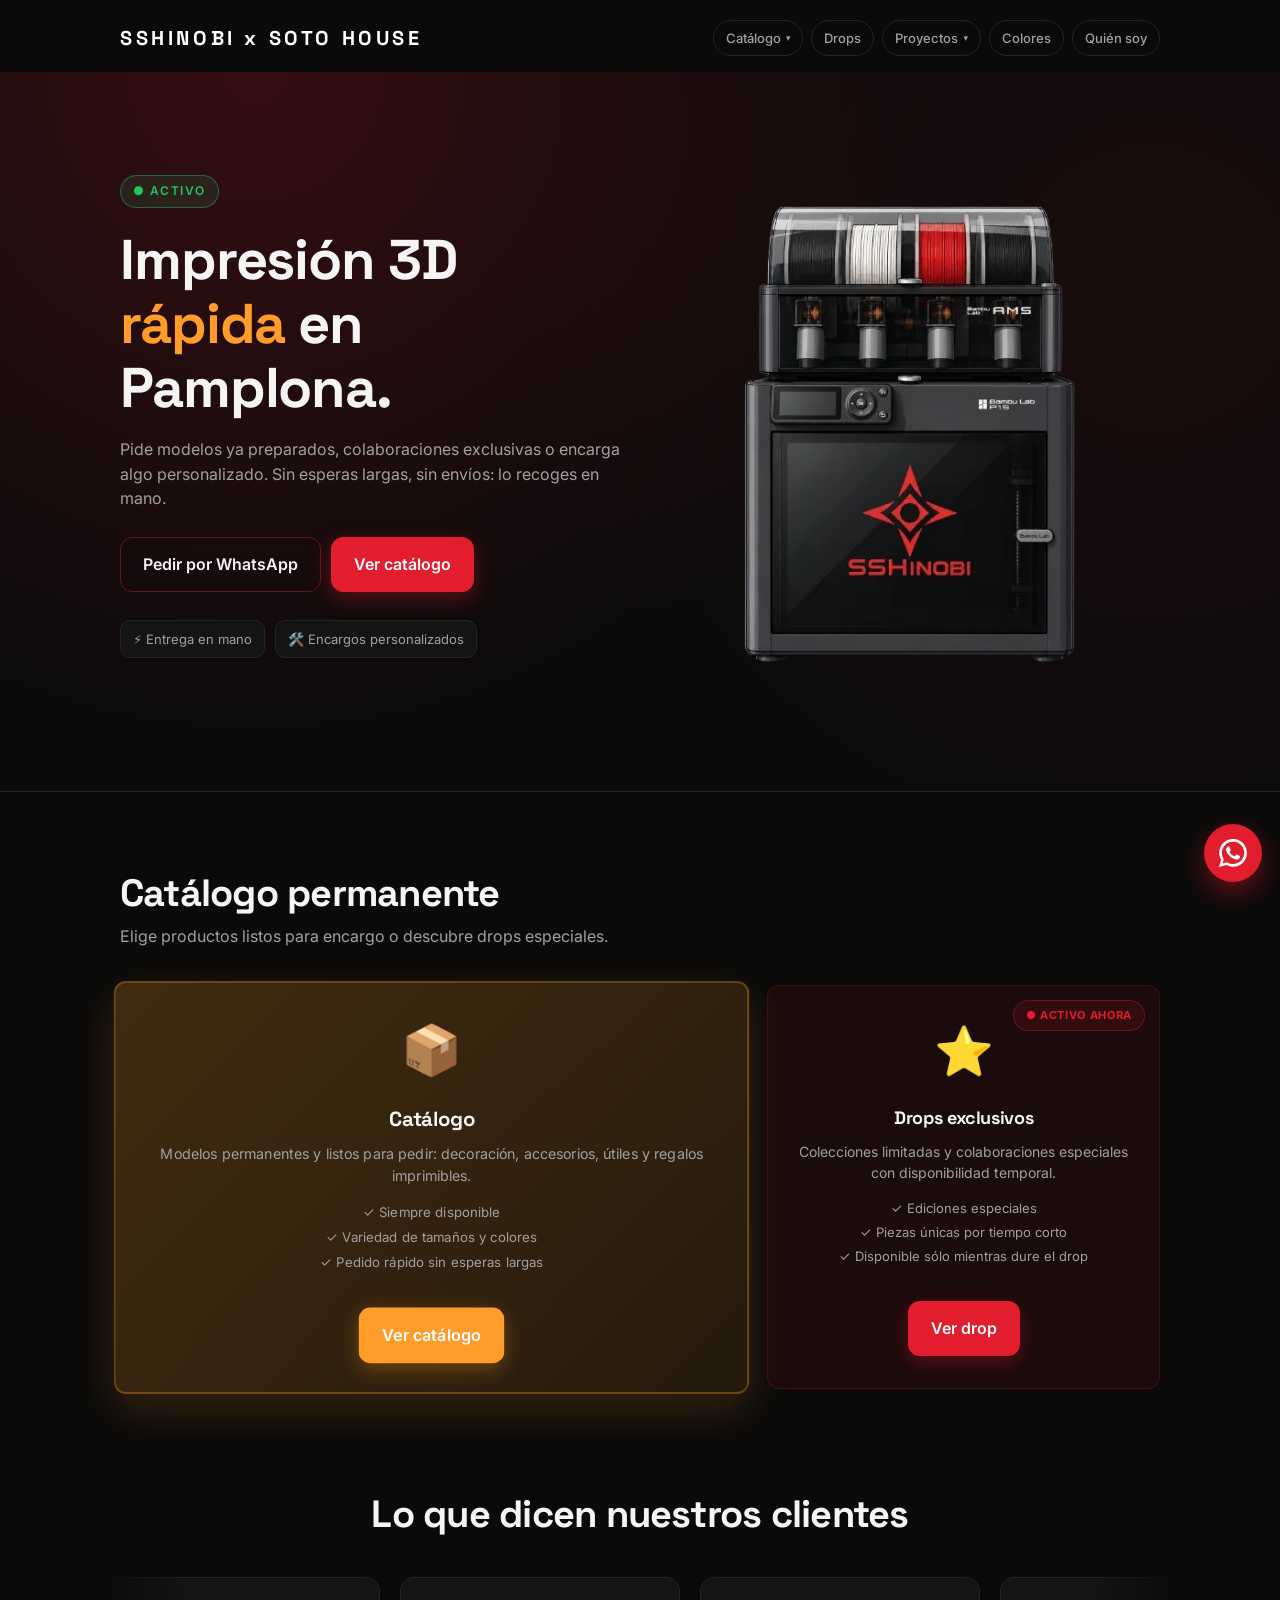
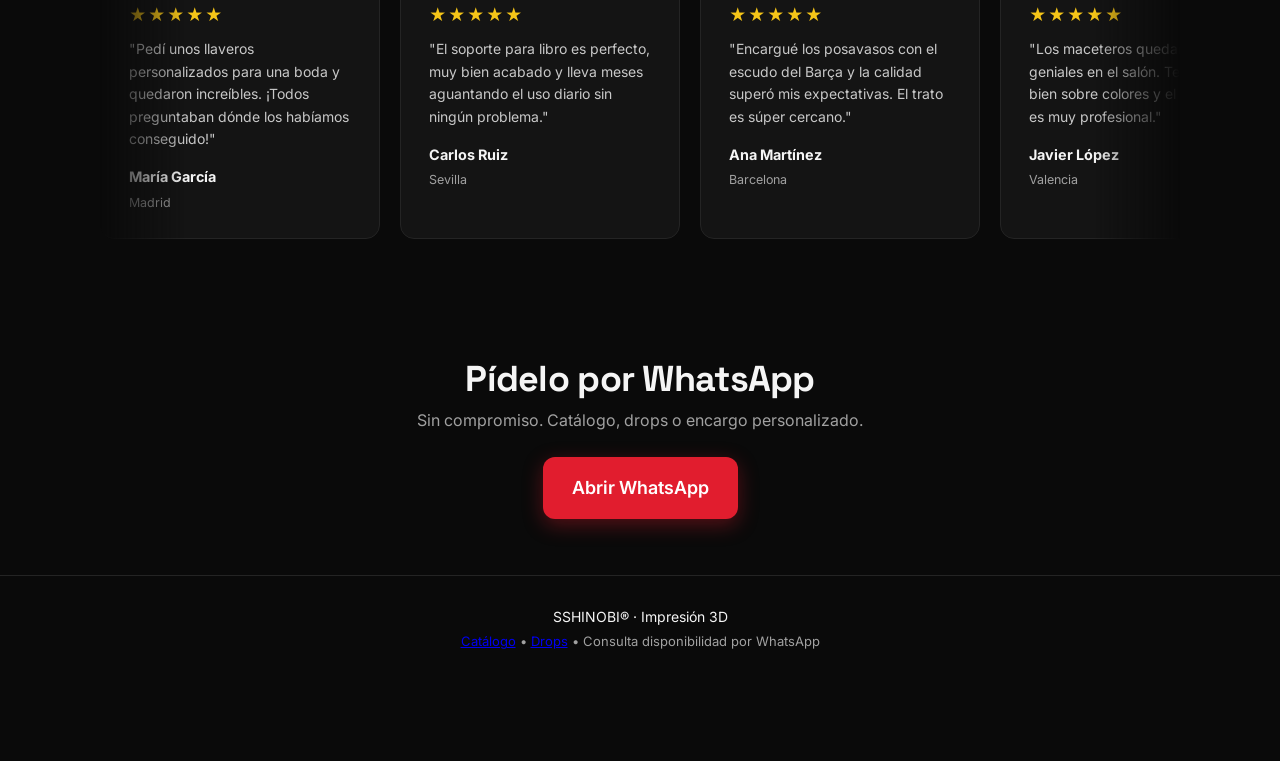
==== commit afa40187: "Mayor changes" ====
--- a/index.html
+++ b/index.html
@@ -24,14 +24,41 @@
       <span></span>
     </div>
     <nav class="nav-links">
-      <a href="catalogo.html" class="nav-link">Catálogo</a>
+      <div class="nav-dropdown">
+        <a href="catalogo.html" class="nav-link nav-dropdown-toggle">
+          Catálogo <span class="nav-caret">▾</span>
+        </a>
+        <div class="nav-dropdown-menu">
+          <a href="catalogo.html#utilidad" class="nav-dropdown-link">Utilidad y organización</a>
+          <a href="catalogo.html#decoracion" class="nav-dropdown-link">Decoración</a>
+          <a href="catalogo.html#accesorios" class="nav-dropdown-link">Accesorios y personalización</a>
+          <a href="catalogo.html#geek-fandom" class="nav-dropdown-link">Geek & Fandom</a>
+          <a href="catalogo.html#packs" class="nav-dropdown-link">Packs y descuentos</a>
+        </div>
+      </div>
       <a href="drops.html" class="nav-link">Drops</a>
+      <div class="nav-dropdown">
+        <a href="proyectos/index.html" class="nav-link nav-dropdown-toggle">
+          Proyectos <span class="nav-caret">▾</span>
+        </a>
+        <div class="nav-dropdown-menu">
+          <a href="proyectos/empresas.html" class="nav-dropdown-link">Empresas</a>
+          <a href="proyectos/imanes.html" class="nav-dropdown-link">Imanes</a>
+          <a href="proyectos/hueforges.html" class="nav-dropdown-link">Hueforge</a>
+          <a href="proyectos/impresiones-nfc.html" class="nav-dropdown-link">Impresiones NFC</a>
+        </div>
+      </div>
       <a href="catalogo.html#colores" class="nav-link">Colores</a>
       <a href="sobremi.html" class="nav-link">Quién soy</a>
     </nav>
     <nav class="nav-links mobile" id="nav-links-mobile">
       <a href="catalogo.html" class="nav-link">Catálogo</a>
       <a href="drops.html" class="nav-link">Drops</a>
+      <a href="proyectos/index.html" class="nav-link">Proyectos</a>
+      <a href="proyectos/empresas.html" class="nav-link">Empresas</a>
+      <a href="proyectos/imanes.html" class="nav-link">Imanes</a>
+      <a href="proyectos/hueforges.html" class="nav-link">Hueforge</a>
+      <a href="proyectos/impresiones-nfc.html" class="nav-link">Impresiones NFC</a>
       <a href="catalogo.html#colores" class="nav-link">Colores</a>
       <a href="sobremi.html" class="nav-link">Quién soy</a>
     </nav>
@@ -39,28 +66,30 @@
 
   <!-- ============ HERO ============ -->
   <section class="hero" id="top">
-    <div class="hero-inner">
-      <span class="badge">● Activo</span>
-      <h1>Impresión 3D <span class="accent">rápida</span> en Pamplona.</h1>
-      <p class="lead">
-        Pide modelos ya preparados, colaboraciones exclusivas o encarga algo personalizado.
-        Sin esperas largas, sin envíos: lo recoges en mano.
-      </p>
-
-      <div class="cta-row">
-        <a class="btn btn-ghost" href="https://wa.me/34636653986?text=Holaa%20%F0%9F%91%8B%20Antes%20de%20nada%2C%20%C2%BFpodr%C3%ADas%20presentarte%3F%20As%C3%AD%20puedo%20guardarte%20y%20saber%20con%20qui%C3%A9n%20hablo%20por%20si%20haces%20alg%C3%BAn%20pedido.%20Gracias%20%F0%9F%98%8A" target="_blank" rel="noopener">
-          Pedir por WhatsApp
-        </a>
-        <a class="btn btn-drop" href="catalogo.html">Ver catálogo</a>
-      </div>
-
-      <ul class="mini">
-        <li>⚡ Entrega en mano</li>
-        <li>🛠️ Encargos personalizados</li>
-      </ul>
-    </div>
-    <div class="hero-visual">
-      <img src="images/general/Portada1.webp" alt="Desktop 3D printer with finished 3D printed parts displayed on a worktable; filament spools and tools visible in the background, showing a small tidy workshop ready for hand pickup. Tone: professional and inviting" class="hero-img">
+    <div class="hero-row">
+      <div class="hero-inner">
+        <span class="badge">● Activo</span>
+        <h1>Impresión 3D <span class="accent">rápida</span> en Pamplona.</h1>
+        <p class="lead">
+          Pide modelos ya preparados, colaboraciones exclusivas o encarga algo personalizado.
+          Sin esperas largas, sin envíos: lo recoges en mano.
+        </p>
+
+        <div class="cta-row">
+          <a class="btn btn-ghost" href="https://wa.me/34636653986?text=Holaa%20%F0%9F%91%8B%20Antes%20de%20nada%2C%20%C2%BFpodr%C3%ADas%20presentarte%3F%20As%C3%AD%20puedo%20guardarte%20y%20saber%20con%20qui%C3%A9n%20hablo%20por%20si%20haces%20alg%C3%BAn%20pedido.%20Gracias%20%F0%9F%98%8A" target="_blank" rel="noopener">
+            Pedir por WhatsApp
+          </a>
+          <a class="btn btn-drop" href="catalogo.html">Ver catálogo</a>
+        </div>
+
+        <ul class="mini">
+          <li>⚡ Entrega en mano</li>
+          <li>🛠️ Encargos personalizados</li>
+        </ul>
+      </div>
+      <div class="hero-visual">
+        <img src="images/general/Portada1.webp" alt="Desktop 3D printer with finished 3D printed parts displayed on a worktable; filament spools and tools visible in the background, showing a small tidy workshop ready for hand pickup. Tone: professional and inviting" class="hero-img">
+      </div>
     </div>
   </section>
 
@@ -101,6 +130,110 @@
     </div>
   </section>
 
+  <!-- ============ RESEÑAS ============ -->
+  <section class="section reviews">
+    <div class="section-head">
+      <h2>Lo que dicen nuestros clientes</h2>
+    </div>
+
+    <div class="reviews-track-wrap">
+      <div class="reviews-track">
+
+        <article class="review-card">
+          <div class="review-stars">★★★★★</div>
+          <p class="review-text">"Pedí unos llaveros personalizados para una boda y quedaron increíbles. ¡Todos preguntaban dónde los habíamos conseguido!"</p>
+          <div class="review-author">
+            <strong>María García</strong>
+            <span>Madrid</span>
+          </div>
+        </article>
+
+        <article class="review-card">
+          <div class="review-stars">★★★★★</div>
+          <p class="review-text">"El soporte para libro es perfecto, muy bien acabado y lleva meses aguantando el uso diario sin ningún problema."</p>
+          <div class="review-author">
+            <strong>Carlos Ruiz</strong>
+            <span>Sevilla</span>
+          </div>
+        </article>
+
+        <article class="review-card">
+          <div class="review-stars">★★★★★</div>
+          <p class="review-text">"Encargué los posavasos con el escudo del Barça y la calidad superó mis expectativas. El trato es súper cercano."</p>
+          <div class="review-author">
+            <strong>Ana Martínez</strong>
+            <span>Barcelona</span>
+          </div>
+        </article>
+
+        <article class="review-card">
+          <div class="review-stars">★★★★★</div>
+          <p class="review-text">"Los maceteros quedaron geniales en el salón. Te asesora bien sobre colores y el resultado es muy profesional."</p>
+          <div class="review-author">
+            <strong>Javier López</strong>
+            <span>Valencia</span>
+          </div>
+        </article>
+
+        <article class="review-card">
+          <div class="review-stars">★★★★★</div>
+          <p class="review-text">"Llevo ya tres pedidos y siempre perfectos. El anillo giratorio fue un regalo y le encantó a quien se lo di."</p>
+          <div class="review-author">
+            <strong>Laura Sánchez</strong>
+            <span>Bilbao</span>
+          </div>
+        </article>
+
+        <!-- Duplicado para bucle infinito continuo -->
+        <article class="review-card" aria-hidden="true">
+          <div class="review-stars">★★★★★</div>
+          <p class="review-text">"Pedí unos llaveros personalizados para una boda y quedaron increíbles. ¡Todos preguntaban dónde los habíamos conseguido!"</p>
+          <div class="review-author">
+            <strong>María García</strong>
+            <span>Madrid</span>
+          </div>
+        </article>
+
+        <article class="review-card" aria-hidden="true">
+          <div class="review-stars">★★★★★</div>
+          <p class="review-text">"El soporte para libro es perfecto, muy bien acabado y lleva meses aguantando el uso diario sin ningún problema."</p>
+          <div class="review-author">
+            <strong>Carlos Ruiz</strong>
+            <span>Sevilla</span>
+          </div>
+        </article>
+
+        <article class="review-card" aria-hidden="true">
+          <div class="review-stars">★★★★★</div>
+          <p class="review-text">"Encargué los posavasos con el escudo del Barça y la calidad superó mis expectativas. El trato es súper cercano."</p>
+          <div class="review-author">
+            <strong>Ana Martínez</strong>
+            <span>Barcelona</span>
+          </div>
+        </article>
+
+        <article class="review-card" aria-hidden="true">
+          <div class="review-stars">★★★★★</div>
+          <p class="review-text">"Los maceteros quedaron geniales en el salón. Te asesora bien sobre colores y el resultado es muy profesional."</p>
+          <div class="review-author">
+            <strong>Javier López</strong>
+            <span>Valencia</span>
+          </div>
+        </article>
+
+        <article class="review-card" aria-hidden="true">
+          <div class="review-stars">★★★★★</div>
+          <p class="review-text">"Llevo ya tres pedidos y siempre perfectos. El anillo giratorio fue un regalo y le encantó a quien se lo di."</p>
+          <div class="review-author">
+            <strong>Laura Sánchez</strong>
+            <span>Bilbao</span>
+          </div>
+        </article>
+
+      </div>
+    </div>
+  </section>
+
   <!-- ============ CTA WHATSAPP ============ -->
   <!-- ============ CONTACTO ============ -->
   <section class="section contact hide-mobile" id="contacto">
--- a/style.css
+++ b/style.css
@@ -214,6 +214,52 @@
   background: rgba(225, 29, 46, 0.08);
 }
 
+/* Dropdown "Proyectos" — solo desktop, el mobile usa enlaces planos */
+.nav-dropdown { position: relative; }
+.nav-dropdown-toggle {
+  display: inline-flex;
+  align-items: center;
+  gap: 5px;
+}
+.nav-caret {
+  font-size: 9px;
+  transition: transform .2s ease;
+}
+.nav-dropdown:hover .nav-caret { transform: rotate(180deg); }
+.nav-dropdown-menu {
+  display: none;
+  flex-direction: column;
+  gap: 2px;
+  position: absolute;
+  /* top: 100% (sin hueco) para que el ratón no "pierda" el hover
+     al bajar del enlace al menú — con gap, esa franja no pertenece
+     a ningún elemento y el :hover se cancela a mitad de camino. */
+  top: 100%;
+  right: 0;
+  min-width: 200px;
+  background: var(--bg-elev);
+  border: 1px solid var(--border);
+  border-radius: 12px;
+  padding: 12px 8px 8px;
+  box-shadow: var(--shadow);
+  z-index: 210;
+}
+.nav-dropdown:hover .nav-dropdown-menu {
+  display: flex;
+}
+.nav-dropdown-link {
+  display: block;
+  color: var(--muted);
+  text-decoration: none;
+  font-size: 13px;
+  font-weight: 500;
+  padding: 9px 12px;
+  border-radius: 8px;
+  transition: all .2s;
+}
+.nav-dropdown-link:hover { color: var(--text); background: rgba(225, 29, 46, 0.1); }
+.nav-dropdown-link.active { color: var(--text); background: rgba(225, 29, 46, 0.1); }
+
 /* ---------- HERO ---------- */
 .hero {
   position: relative;
@@ -264,6 +310,15 @@
   border-radius: 16px;
   transform-origin: center center;
   /*scale: 1;*/
+}
+
+/* Contenedor compartido de texto+imagen del hero del index, con el
+   mismo max-width/padding lateral que el resto de secciones — sin él,
+   hero-inner (con max-width propio) y hero-visual (sin tope) no crecen
+   igual en pantallas anchas y la imagen queda pegada al borde. */
+.hero-row {
+  max-width: var(--maxw);
+  margin: 0 auto;
 }
 
 .badge {
@@ -357,6 +412,24 @@
     margin: 40px 20px 40px 0;
     padding: 0;
   }
+  /* El index mete hero-inner + hero-visual dentro de .hero-row: aquí
+     es donde realmente viven el ancho máximo y el padding lateral,
+     así que dentro de ese wrapper anulamos el propio de cada columna. */
+  .hero-row {
+    display: flex;
+    align-items: center;
+    width: 100%;
+    gap: 40px;
+    padding: 0 20px;
+  }
+  .hero-row .hero-inner {
+    max-width: none;
+    margin: 0;
+    padding: 64px 0;
+  }
+  .hero-row .hero-visual {
+    margin: 40px 0;
+  }
   .hero-placeholder {
     margin: 0;
     padding: 60px 40px;
@@ -410,6 +483,9 @@
 }
 
 .cat {
+  display: flex;
+  align-items: center;
+  gap: 0.8em;
   max-width: var(--maxw);
   margin: 36px auto 16px;
   padding: 0 20px 0 2.5rem;
@@ -428,6 +504,13 @@
   background: var(--red);
   border-radius: 2px;
 }
+.cat::after {
+  content: "";
+  flex: 1;
+  height: 2px;
+  background: var(--red);
+  border-radius: 2px;
+}
 
 @media (min-width: 768px) {
   .cat {
@@ -515,10 +598,12 @@
   padding: 0 16px;
 }
 .card {
+  display: block;
   background: var(--bg-card);
   border: 1px solid var(--border);
   border-radius: var(--radius);
   overflow: hidden;
+  text-decoration: none;
   transition: transform .2s ease, border-color .2s ease, box-shadow .2s ease;
 }
 .card:hover {
@@ -544,6 +629,17 @@
   transition: transform .5s ease;
 }
 .card:hover .card-img img { transform: scale(1.06); }
+
+/* Placeholder visual para categorías sin foto real todavía */
+.card-img.placeholder {
+  display: flex;
+  align-items: center;
+  justify-content: center;
+  font-size: 48px;
+  background: radial-gradient(circle at 30% 20%, rgba(225, 29, 46, 0.18), transparent 60%), var(--bg-elev);
+  transition: transform .5s ease;
+}
+.card:hover .card-img.placeholder { transform: scale(1.04); }
 
 .card-body {
   padding: 16px;
@@ -1017,6 +1113,7 @@
   .colors { grid-template-columns: repeat(6, 1fr); }
   .grid { grid-template-columns: repeat(3, 1fr); }
   .hero-inner { padding: 60px 20px 90px; }
+  .hero-row .hero-inner { padding: 60px 0 90px; }
   .about-grid { grid-template-columns: 1fr 1fr; align-items: center; gap: 40px; }
 }
 
@@ -1137,7 +1234,13 @@
 @media (min-width: 768px) {
   .hero-page {
     min-height: auto !important;
-    padding: 48px 0 !important;
+    padding: 64px 0 !important;
+  }
+  /* Anula el padding vertical de .hero-inner (pensado para el hero
+     de dos columnas del index) — aquí el propio .hero-page ya pone
+     el espacio vertical, así que el interior solo necesita el lateral. */
+  .hero-page .hero-inner {
+    padding: 0 20px;
   }
 }
 
